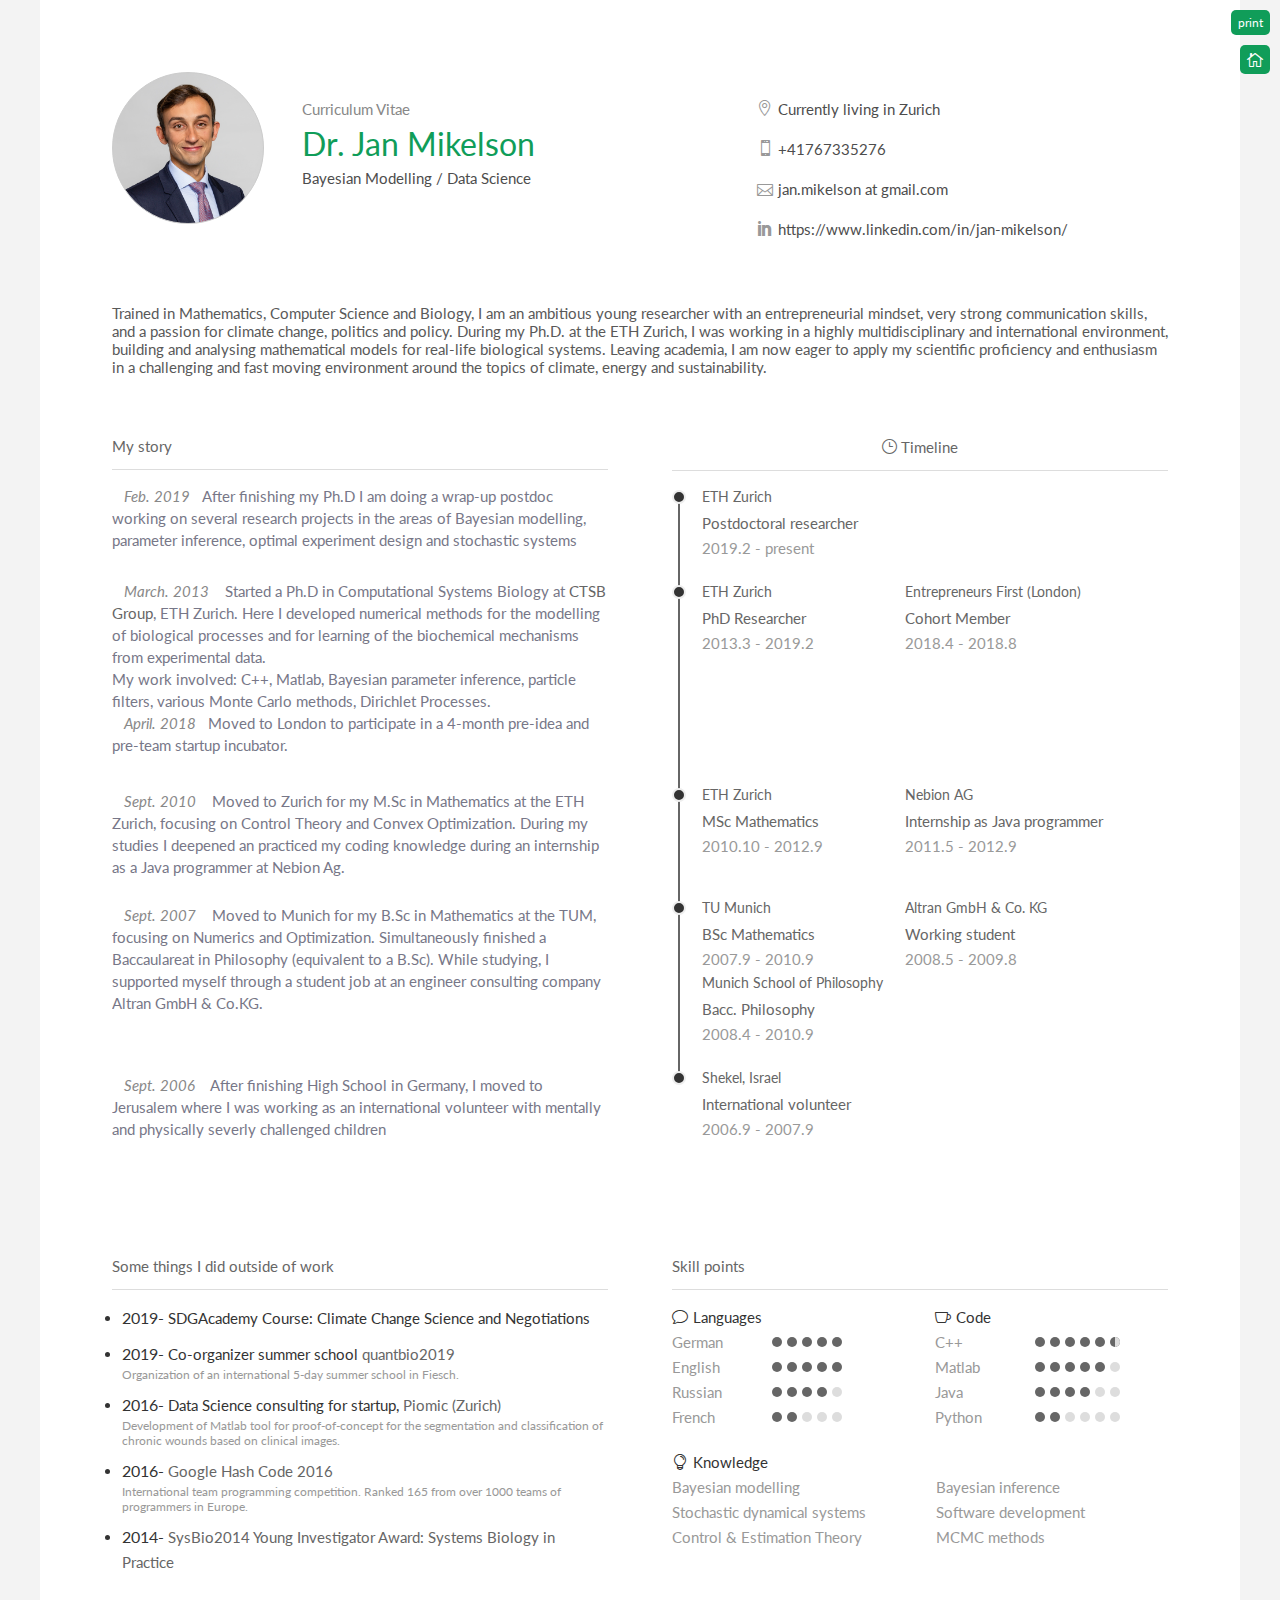
==== index.html @ 22fd0df5 "half point added" ====
<!DOCTYPE html>
<html>
    <head>
        <meta name="viewport" content="width=device-width,initial-scale=1,user-scalable=no,minimal-ui" />
        <meta http-equiv="Content-Type" content="text/html; charset=UTF-8" />
        <meta name="keywords" content="CV, Resume" />
        <meta name="description" content="resume" />

        <!-- fonts -->
        <link href="https://fonts.googleapis.com/css?family=Lato" rel="stylesheet">

        <!--ios-->
        <link rel="apple-touch-icon-precomposed" href="images/apple-touch-icon-precomposed.png">

        <!--loading css-->
        <link href="css/pace-theme-flash.css" rel="stylesheet" type="text/css">

        <!--css-->
        <link href="css/style.css" rel="stylesheet">

        <!--css-->
        <link href="css/responsive.css" rel="stylesheet">

        <!--cdd-->
        <link href="css/font.css" rel="stylesheet" type="text/css">

        <title>Jan Mikelson's CV</title>
    </head>
    <body>


        <!--print button-->
        <a href="javascript:;" class="r5 button_print btn_green">print</a>
        <!-- home button -->
        <a href="https://github.com/Mijan/" class="r5 button_home btn_green"><i aria-hidden="true" data-icon="&#xe009;"></i></a>

        <!-- main window-->
        <div class="main">
            <!-- main content window -->
            <div class="content">     
                <!--header-->
                <div class="header clearfix" style="height:200px">
                    <div class="avatar">
                        <em class=" avatar_pic circle doing">Jan</em>
                    </div>
                    <div class="base">
                        <p class="desc">Curriculum Vitae</p>
                        <h2>Dr. Jan Mikelson</h2>
                        <p>Bayesian Modelling / Data Science</p>
                        <span>
                            <p><i aria-hidden="true" data-icon="&#xe01d;"></i>Currently living in Zurich</p>
                            <p><i aria-hidden="true" data-icon="&#xe00b;"></i>+41767335276</p>
                            <p><a href="mailto:jan.mikelson@gmail.com" class="tel_me"><i aria-hidden="true" data-icon="&#xe010;"></i>jan.mikelson at gmail.com</a></p>
                            <p><a href="https://www.linkedin.com/in/jan-mikelson/" class="tel_me"><i aria-hidden="true" data-icon="&#xe09d "></i>https://www.linkedin.com/in/jan-mikelson/</a></p>
                        </span>
                    </div>
                </div><!-- end header -->

                <p class="base_desc" style="height:80px">Trained in Mathematics, Computer Science and Biology, I am an ambitious young researcher with an entrepreneurial mindset, very strong communication skills, and a passion for climate change, politics and policy. During my Ph.D. at the ETH Zurich, I was working in a highly multidisciplinary and international environment, building and analysing mathematical models for real-life biological systems. Leaving academia, I am now eager to apply my scientific proficiency and enthusiasm in a challenging and fast moving environment around the topics of climate, energy and sustainability. </p>

                <!-- first info block -->
                <div class="information clearfix" style="height: 820px; display: block;">
                    <!--left content-->
                    <div class="info_area info_left info_content"  style="height:100%">
                        <h4>My story</h4>
                        <!-- s1~s5  -->
                        <p  class="desc s5"><em class="count">Feb. 2019</em>After finishing my Ph.D I am doing a wrap-up postdoc working on several research projects in the areas of Bayesian modelling, parameter inference, optimal experiment design and stochastic systems</p>
                        <p class="desc s4"><em class="count">March. 2013</em>
                            Started a Ph.D in Computational Systems Biology at <a href="https://bsse.ethz.ch/ctsb" class="href">CTSB Group</a>, ETH Zurich. Here I developed numerical methods for the modelling of biological processes and for learning of the biochemical mechanisms from experimental data. <br>My work involved: C++, Matlab, Bayesian parameter inference, particle filters, various Monte Carlo methods, Dirichlet Processes.<br><em class="count">April. 2018</em>Moved to London to participate in a 4-month pre-idea and pre-team startup incubator.
                        </p>
                        <p class="desc s3"><em class="count">Sept. 2010</em> Moved to Zurich for my M.Sc in Mathematics at the ETH Zurich, focusing on Control Theory and Convex Optimization. During my studies I deepened an practiced my coding knowledge during an internship as a Java programmer at Nebion Ag.</p>
                        <p class="desc s2"><em class="count">Sept. 2007</em> Moved to Munich for my B.Sc in Mathematics at the TUM, focusing on Numerics and Optimization. Simultaneously finished a Baccaulareat in Philosophy (equivalent to a B.Sc). While studying, I supported myself through a student job at an engineer consulting company Altran GmbH & Co.KG.</p>
                        <p class="desc s1"><em class="count">Sept. 2006</em> After finishing High School in Germany, I moved to Jerusalem where I was working as an international volunteer with mentally and physically severly challenged children</p>
                    </div> <!-- </div> end of left project -->

                        
                    <!-- time line-->
                    <div class="info_area info_right info_timeline" style="height: 100%; display: block;">
                        <h4 align="center"><i aria-hidden="true" data-icon="&#x7d;"></i>&nbsp;Timeline</h4>
                        <ul>
                            <li class="clearfix top" id="s5">
                                <!--list-->
                                <div class="dot"><b></b></div>
                                <!-- content -->
                                <div class="con">
                                    <h3><a href="https://bsse.ethz.ch" class="href">ETH Zurich</a></h3>
                                    <p>Postdoctoral researcher</p>
                                    <p class="desc">2019.2 - present</p>
                                </div>
                            </li>
                            <li class="clearfix left_button" id="s4">
                                <!--list-->
                                <div class="dot"><b></b></div>
                                <!-- content -->
                                <div class="info_left" >
                                    <div class="con">
                                        <h3><a href="https://bsse.ethz.ch" class="href">ETH Zurich</a></h3>
                                        <p>PhD Researcher</p>
                                        <p class="desc">2013.3 - 2019.2</p>
                                    </div>
                                </div>
                                <div class="con">
                                    <h3><a href="https://www.joinef.com/" class="href">Entrepreneurs First (London)</a></h3>
                                    <p>Cohort Member</p>
                                    <p class="desc">2018.4 - 2018.8</p>
                                    <br>
                                    <br>
                                    <br>
                                    <br>
                                    <br>
                                    <br>
                                </div>
                            </li>
                            <li class="clearfix left_button" id="s3">
                                <!--list-->
                                <div class="dot"><b></b></div>
                                <!--content-->
                                <div class ="info_left">
                                    <div class="con">
                                        <h3><a href="https://math.ethz.ch/" class="href">ETH Zurich</a></h3>
                                        <p>MSc Mathematics</p>
                                        <p class="desc">2010.10 - 2012.9</p>
                                    </div>
                                </div>
                                <div class="con">
                                    <h3><a href="https://nebion.com/" class="href">Nebion AG</a></h3>
                                    <p>Internship as Java programmer</p>
                                    <p class="desc">2011.5 - 2012.9</p>
                                    <br>
                                </div>
                            </li>
                            <li class="clearfix left_button" id="s2">
                                <!--list-->
                                <div class="dot"><b></b></div>
                                <!-- content -->
                                <div class="info_left">
                                    <div class="con">
                                        <h3><a href="https://www.ma.tum.de/en" class="href">TU Munich</a></h3>
                                        <p>BSc  Mathematics</p>
                                        <p class="desc">2007.9 - 2010.9</p>
                                    </div>
                                    <div class="con">
                                        <h3><a href="https://www.hfph.de/en" class="href">Munich School of Philosophy</a></h3>
                                        <p>Bacc. Philosophy</p>
                                        <p class="desc">2008.4 - 2010.9</p>
                                    </div>
                                </div>
                                <div class="con">
                                    <h3><a href="https://www.altran.com/de/en/" class="href">Altran GmbH & Co. KG</a></h3>
                                    <p>Working student</p>
                                    <p class="desc">2008.5 - 2009.8</p>
                                </div>
                            </li>
                            <li class="clearfix bottom" id="s1">
                                <!--list-->
                                <div class="dot"><b></b></div>
                                <!-- content -->
                                <div class="con info_left">
                                    <h3><a href="https://www.shekel.org.il/en" class="href">Shekel, Israel</a></h3>
                                    <p>International volunteer</p>
                                    <p class="desc">2006.9 - 2007.9</p>
                                </div>
                            </li>
                        </ul>
                        <br>
                    </div>  <!-- end of time line -->
                </div> <!-- end of first info block -->
                        
                
                <!-- second info block -->
                <div class="information clearfix">
                    <!--left content-->
                    <div class="info_area info_content info_left"><!-- class="info_area info_left info_content">-->
                        <h4>Some things I did outside of work</h4>
                        <ul style="list-style-type: disc; margin-left: 10px;">
                        <li><!--class="clearfix">-->
                                <div class="con">
                                    <h2 ><i aria-hidden="true"><!-- data-icon="&#x5b;">-->2019- </i>SDGAcademy Course: Climate Change Science and Negotiations</h2>
                                </div>
                            </li>
                            <li ><!--class="clearfix">-->
                                <div class="con">
                                    <h2><i aria-hidden="true" >2019- </i>Co-organizer summer school <a href="https://quantbio2019.epfl.ch/" class="href">quantbio2019</a></h2>
                                    <h3 style="color: #999">Organization of an international 5-day summer school in Fiesch.</h3>
                                </div>
                            </li>
                            <li ><!--class="clearfix">-->
                                <div class="con">
                                    <h2><i aria-hidden="true">2016- </i>Data Science consulting for startup, <a href="https://www.piomic.com/" class="href">Piomic (Zurich)</a> </h2>
                                    <h3 style="color: #999">Development of Matlab tool for proof-of-concept for the segmentation and classification of chronic wounds based on clinical images. </h3>
                                </div>
                            </li>
                            <li ><!--class="clearfix">-->
                                <div class="con">
                                    <h2><i aria-hidden="true">2016- </i><a href="https://codingcompetitions.withgoogle.com/hashcode" class="href">Google Hash Code 2016</a></h2>
                                    <h3 style="color: #999">International team programming competition. Ranked 165 from over 1000 teams of programmers in Europe.</h3>
                                </div>
                            </li>
                            <li ><!--class="clearfix">-->
                                <div class="con">
                                    <h2><i aria-hidden="true">2014- </i><a href="https://sysbio-course.org/past-courses/sysbio2016/" class="href">SysBio2014 Young Investigator Award: Systems Biology in Practice</a></h2>
                                </div>
                            </li>
                        </ul>
                    </div> <!-- end of left content -->
                
                    <!-- start of right skills -->
                    <div class="info_area info_right">
                        <h4>Skill points</h4>
                    
                        <!-- Languages and code block -->
                        <div class="skill_points">
                            <!-- Languages -->
                            <div class="info_area skills_left skills">

                                <dl class="clearfix">
                                    <dt><h6><i aria-hidden="true" data-icon="&#x76;"></i>Languages<h6></dt>
                                    <dd></dd>
                                </dl>
                                <dl class="clearfix">
                                    <dt>German</dt>
                                    <dd>
                                        <b></b>
                                        <b></b>
                                        <b></b>
                                        <b></b>
                                        <b></b>
                                    </dd>
                                </dl>
                                <dl class="clearfix">
                                    <dt>English</dt>
                                    <dd>
                                        <b></b>
                                        <b></b>
                                        <b></b>
                                        <b></b>
                                        <b></b>
                                    </dd>
                                </dl>
                                <dl class="clearfix">
                                    <dt>Russian</dt>
                                    <dd>
                                        <b></b>
                                        <b></b>
                                        <b></b>
                                        <b></b>
                                        <em></em>
                                    </dd>
                                </dl>
                                <dl class="clearfix">
                                    <dt>French</dt>
                                    <dd>
                                        <b></b>
                                        <b></b>
                                        <em></em>
                                        <em></em>
                                        <em></em>
                                    </dd>
                                </dl>
                                <br>
                            </div><!-- </div> languages -->
                    
                            <!-- Coding skills -->
                            <div class="info_area skills_right skills">

                                <dl class="clearfix">
                                    <dt><h6><i aria-hidden="true" data-icon="&#xe105;"></i>Code<h6></dt>
                                    <dd></dd>
                                </dl>
                                <dl class="clearfix">
                                    <dt>C++</dt>
                                    <dd>
                                        <b></b>
                                        <b></b>
                                        <b></b>
                                        <b></b>
                                        <b></b>
                                        <div class="point">
                                           <div class="half_cover"></div>
                                        </div>
                                    </dd>
                                </dl>
                                <dl class="clearfix">
                                    <dt>Matlab</dt>
                                    <dd>
                                        <b></b>
                                        <b></b>
                                        <b></b>
                                        <b></b>
                                        <b></b>
                                        <em></em>
                                    </dd>
                                </dl>
                                <dl class="clearfix">
                                    <dt>Java</dt>
                                    <dd>
                                        <b></b>
                                        <b></b>
                                        <b></b>
                                        <b></b>
                                        <em></em>
                                        <em></em>
                                    </dd>

                                </dl>     
                                <dl class="clearfix">
                                    <dt>Python</dt>
                                    <dd>
                                        <b></b>
                                        <b></b>
                                        <em></em>
                                        <em></em>
                                        <em></em>
                                        <em></em>
                                    </dd>

                                </dl>                 
                            </div><!-- end coding skills-->
                        </div><!-- end languages and coding -->
                        
                        <!-- knowledge block-->
                        <div class="info_area sills_long">
                            <dl class="clearfix mt20">
                                <dt><h6><i aria-hidden="true" data-icon="&#xe007;"></i>Knowledge<h6></dt>
                                <dd></dd>
                            </dl>
                            <dl class="clearfix">
                                <dt>Bayesian modelling</dt>
                                <dt>Bayesian inference</dt>
                                <dt>Stochastic dynamical systems</dt>
                                <dt>Software development</dt>
                                <dt>Control &amp; Estimation Theory</dt>
                                <dt>MCMC methods</dt>
                            </dl>
                        </div><!--end of knowledge block -->
                    </div> <!-- end of right skill-->
                </div><!-- end of second info block -->
            <div><!-- end of main content window -->
        <div><!-- end of main window -->
            
            
            
 

        <!--Jquery 2.1 ie6、7、8-->
        <script type="text/javascript" src="js/jquery-2.1.1.min.js"></script>

        <!--jquery -->
        <script type="text/javascript" src="js/jQuery.print.js"></script>

        <!--effect-->
        <script type="text/javascript" src="js/common.js"></script>

    </body>
</html>
---- css/pace-theme-flash.css ----
/* This is a compiled file, you should be editing the file in the templates directory */
.pace {
  -webkit-pointer-events: none;
  pointer-events: none;
  -webkit-user-select: none;
  -moz-user-select: none;
  user-select: none;
}

.pace-inactive {
  display: none;
}

.pace .pace-progress {
  background: #109d59;
  position: fixed;
  z-index: 2000;
  top: 0;
  left: 0;
  height: 2px;

  -webkit-transition: width 1s;
  -moz-transition: width 1s;
  -o-transition: width 1s;
  transition: width 1s;
}

.pace .pace-progress-inner {
  display: block;
  position: absolute;
  right: 0px;
  width: 100px;
  height: 100%;
  box-shadow: 0 0 10px #29d, 0 0 5px #109d59;
  opacity: 1.0;
  -webkit-transform: rotate(3deg) translate(0px, -4px);
  -moz-transform: rotate(3deg) translate(0px, -4px);
  -ms-transform: rotate(3deg) translate(0px, -4px);
  -o-transform: rotate(3deg) translate(0px, -4px);
  transform: rotate(3deg) translate(0px, -4px);
}

.pace .pace-activity {
  display: none;
  position: fixed;
  z-index: 2000;
  top: 15px;
  right: 15px;
  width: 14px;
  height: 14px;
  border: solid 2px transparent;
  border-top-color: #109d59;
  border-left-color: #109d59;
  border-radius: 10px;
  -webkit-animation: pace-spinner 400ms linear infinite;
  -moz-animation: pace-spinner 400ms linear infinite;
  -ms-animation: pace-spinner 400ms linear infinite;
  -o-animation: pace-spinner 400ms linear infinite;
  animation: pace-spinner 400ms linear infinite;
}

@-webkit-keyframes pace-spinner {
  0% { -webkit-transform: rotate(0deg); transform: rotate(0deg); }
  100% { -webkit-transform: rotate(360deg); transform: rotate(360deg); }
}
@-moz-keyframes pace-spinner {
  0% { -moz-transform: rotate(0deg); transform: rotate(0deg); }
  100% { -moz-transform: rotate(360deg); transform: rotate(360deg); }
}
@-o-keyframes pace-spinner {
  0% { -o-transform: rotate(0deg); transform: rotate(0deg); }
  100% { -o-transform: rotate(360deg); transform: rotate(360deg); }
}
@-ms-keyframes pace-spinner {
  0% { -ms-transform: rotate(0deg); transform: rotate(0deg); }
  100% { -ms-transform: rotate(360deg); transform: rotate(360deg); }
}
@keyframes pace-spinner {
  0% { transform: rotate(0deg); transform: rotate(0deg); }
  100% { transform: rotate(360deg); transform: rotate(360deg); }
}
---- css/style.css ----
/* reset css */
body,div,dl,dt,dd,ul,ol,li,h1,h2,h3,h4,h5,h6,pre,form,fieldset,input,textarea,p,blockquote,th,td{padding:0;margin:0;}
fieldset, img{border:0;}
table{border-collapse: collapse;border-spacing:0;}
ol,ul{list-style: none;}
address,caption,cite,code,dfn,em,strong,th,var{font-weight:normal;font-style:normal;}
caption,th{text-align:left;}
h1,h2,h3,h4,h5,h6{font-weight: normal;font-size: 100%;}
q:before,q:after{content:'';}
abbr,acronym{border:0;}
i {font-style: normal;}


/* begin */
body { font-family:'Lato', sans-serif; font-size: 15px; color: #666; background-color: #f3f3f3; }
a,a:hover,a:active { -webkit-tap-highlight-color:rgba(0,0,0,0); text-decoration: none; }
html, body { *overflow-x:hidden; -webkit-overflow-scrolling:touch; }
body.of { overflow: hidden; }
input,button,textarea,select { font-family:'Lato', sans-serif; outline: none; }
input,button { -webkit-appearance:none; }

input:-moz-placeholder { color: rgba(255,255,255,0.5); }
::-webkit-input-placeholder { color:rgba(255,255,255,0.5); }
::-moz-selection { color: #fff;  background: #109d59; }
::selection      { color: #fff;  background: #109d59; }

.clearfix:after { visibility: hidden; display: block; font-size: 0; content: " "; clear: both; height: 0; }
.clearfix { *zoom:1; }
.hide { display: none; }
.show { display: block; }
.fl {float: left; }
.fr {float: right; }
.inlineblock { display:inline-block;zoom:1;*display:inline;overflow:hidden;vertical-align:middle; }
.ofh { word-wrap:break-word;word-break:break-all;display:block; }
.doing { -o-transition:all 0.2s ease-in-out; -webkit-transition:all 0.2s ease-in-out; -moz-transition:all 0.2s ease-in-out;transition:all 0.2s ease-in-out; }

.sd { box-shadow: 0 -1px 10px rgba(0,0,0,0.2); -moz-box-shadow: 0 -1px 10px rgba(0,0,0,0.2); -webkit-box-shadow: 0 -1px 10px rgba(0,0,0,0.2); }

@keyframes myloading {
	0% { border: 1px #eee solid; }
	50% { border: 1px #109d59 solid; }
	100% { border: 1px #eee solid; }
}
@-moz-keyframes myloading {
	0% { border: 1px #eee solid; }
	50% { border: 1px #109d59 solid; }
	100% { border: 1px #eee solid; }
}
@-webkit-keyframes myloading {
	0% { border: 1px #eee solid; }
	50% { border: 1px #109d59 solid; }
	100% { border: 1px #eee solid; }
}
@-o-keyframes myloading {
	0% { border: 1px #eee solid; }
	50% { border: 1px #109d59 solid; }
	100% { border: 1px #eee solid; }
}

/* public */
.r5 { border-radius: 5px; -webkit-border-radius: 5px; -moz-border-radius: 5px; }
.circle { border-radius: 100%; -webkit-border-radius: 100%; -moz-border-radius: 100%; }
.count { font-style: italic; padding: 5px 7px; color:#888;}
.desc { color: #778; }
i { font-size: 16px; }
.info_area h5 { font-size: 12px; line-height: 25px; font-weight: normal; border-bottom: 1px #ddd solid; padding: 50px 0 10px; margin-bottom: 15px; }
.info_area h4 { font-size: 100%; line-height: 25px; font-weight: normal; border-bottom: 1px #ddd solid; padding: 50px 0 10px; margin-bottom: 15px; }
.info_area h5 i { float: left; margin-right: 5px; }
.mt20 { margin-top: 20px; }

/* button */
.btn_green { background-color: #109d59; color: #fff; }
.btn_green:active { background-color: #0d8049; color: #fff; }
.btn_more { background-color: #fff; color: #999; }
.btn_more:hover { background-color: #f3f3f3; }
.btn_more:active { background-color: #ddd; color: #666; }

.button_print { padding: 5px 7px; font-size: 12px; display: block; position: fixed; top: 10px; right: 10px; z-index: 99; }
.button_home { padding: 5px 7px; font-size: 12px; display: block; position: fixed; top: 45px; right: 10px; z-index: 99; }

/* sound */
.sound_area { width: 38px; height: 38px; position: fixed; top: 55px; right: 10px; z-index: 99; }
.sound_area .sa_start { width: 36px; height: 36px; line-height: 36px; text-align: center; background-color: #fff; border: 1px #ccc solid; overflow: hidden; font-size: 16px; color: #109d59; animation:myloading 1s linear infinite; -moz-animation:myloading 1s linear infinite; -webkit-animation:myloading 1s linear infinite; -o-animation:myloading 1s linear infinite; cursor: pointer; }
.sound_area .sa_start:hover { background-color: #f3f3f3; }
.sound_area .sa_info { position: absolute; right: 30px; top: 0; background-color: #fff; border: 1px #ccc solid; box-shadow: 0 1px 3px rgba(0,0,0,0.2); -moz-box-shadow: 0 1px 3px rgba(0,0,0,0.2); -webkit-box-shadow: 0 1px 3px rgba(0,0,0,0.2); padding: 5px; width: 190px; display: none; }
.sound_area:hover .sa_info { display: block; }
.sound_area .sa_info ul li,.sound_help ul li { list-style: none; line-height: 25px; }
.sound_area .sa_info ul li i,.sound_help ul li i { float: left; margin-right: 5px; font-size: 16px; color: #aaa; }

.sound_help { background-color: #fff; bottom: -360px; left: 50%; z-index: 9990; position: fixed; filter:alpha(opacity=0); -moz-opacity:0; opacity:0; display: none; }
.sound_help h3 { font-size: 18px; color: #bbb; line-height: 25px; margin-bottom: 2%; }
.sound_help h3 i { font-size: 20px; margin-right: 10px; float: left; }
.close_help { width: 40px; height: 40px; line-height: 40px; text-align: center; position: absolute; right: 2%; top: 2%; font-size: 32px; color: #aaa; }

.bye { width: 100%; height: 100%; position: fixed; background-color: #333; z-index: 9999; left: 0; top: 0;  display: none; filter:alpha(opacity=0); -moz-opacity:0; opacity:0; }
.bye span { width: 100%; text-align: center; height: 50px; line-height: 50px; margin-top: -25px; top: 50%; left: 0; position: absolute; font-size: 32px; color: #999; }

/* layout */
.main { margin: 0 auto; background-color: #fff; }
.content { width: 88%; padding: 6%; margin: 0; }
.header { padding: 0 0 3%; }
.avatar { width: 152px; height: 152px; position: relative; }
.avatar .avatar_pic { width: 150px; height: 150px; display: block; background: url(../images/jan_3_cropped.jpg) no-repeat center center; background-size: cover;  border: 1px #ccc solid; overflow: hidden; }
.avatar:hover .avatar_pic { animation:myloading 1s linear infinite; -moz-animation:myloading 1s linear infinite; -webkit-animation:myloading 1s linear infinite; -o-animation:myloading 1s linear infinite; }
.avatar .avatar_pic em { width: 130px; height: 130px; line-height: 130px; text-align: center; position: absolute; left: 1px; top: 1px; background-color: rgba(255,255,255,0.95); color: #999; font-size: 22px; filter:alpha(opacity=0); -moz-opacity:0; opacity:0; border: 10px #fff solid; }
.avatar:hover .avatar_pic em { filter:alpha(opacity=100); -moz-opacity:1; opacity:1; }
.avatar:active .avatar_pic em { filter:alpha(opacity=70); -moz-opacity:0.7; opacity:0.7; }

.avatar b { width: 36px; height: 20px; line-height: 20px; background-color: #ccc; color: #fff; position: absolute; top: 50%; right: -18px; margin-top: -10px; text-align: center; font-weight: normal; }
.base { padding: 27px 0 0; position: relative; }
.base p { color: #4d4d4d; line-height: 20px; }
.base p.desc { color: #888; }
.base h2 { font-size: 32px; color: #109d59; font-weight: normal; padding: 5px 0; }
.base span p { padding: 0 0 20px 10px; } /*top right bottom left*/
.base span i { font-size: 16px; color: #999; margin-right: 5px; float: left; }
.tel_me { color: #4d4d4d; }
.tel_me:hover { color: #999; border-bottom: 2px #999 solid; }

p.base_desc { color: #595959; padding: 0 0 0 0;}
.href {color: #666;}

.information {width: 100%; }
.info_content p { line-height: 22px; margin-bottom: 20px; overflow: hidden; }
.info_content p em { margin: 0 5px; }
/*.info_content ul li {  overflow: hidden; position: relative; }*/
.info_content ul li { color: #333; line-height: 25px; margin-bottom:10px}
.info_content h3 { font-size: 12px; color: #333; line-height: 15px; }
.info_content ul li:hover h3 { color: #109d59; }
.info_content ul li h3 i { float: left; margin-right: 10px;  }
.info_content ul li:hover h3 i { color: #109d59; }
.info_content ul li h3 em { color: #999; padding-left: 10px; }
.info_content ul li p { padding-left: 26px; color: #666; }
.info_content ul li p i { margin-left: 5px; }
.info_content ul li .btn_go i { float: right; font-size: 20px; }
.info_content ul li .btn_more { width: 80px; height: 30px; line-height: 30px; border: 1px #ccc solid; display: block; margin-left: 26px; text-align: center; display: none; }
.info_content ul:hover li .btn_more { display: block; }

.info_timeline ul li { list-style: none; position: relative; overflow: hidden; padding-bottom: 20px; }
.info_timeline ul li .dot { width: 2px; height: 100%; position: absolute; left: 6px; top: 0; background-color: #666; }
.info_timeline ul li .dot b { border-radius: 100%; -webkit-border-radius: 100%; -moz-border-radius: 100%; width: 10px; height: 10px; position: absolute; left: -6px; top: 4px; background-color: #333; border: 2px #eee solid; }
.info_timeline ul li.top .dot { top: 10px; }
.info_timeline ul li.top .dot b { top: -6px; }
.info_timeline ul li.bottom .dot { height: 10px; }
.info_timeline ul li.top .dot b { top: -6px; }
.info_timeline ul li .con { padding-left: 30px; }
.info_timeline ul li .con h3,.info_timeline ul.focus li.curr .con h3 { font-size: 14px; color: #333; line-height: 22px; padding-bottom: 3px; }
.info_timeline ul li .con p { line-height: 25px; }
.info_timeline ul.focus li.curr .con p { color: #666; }
.info_timeline ul li .con p.desc,.info_timeline ul.focus li.curr .con p.desc { color: #999; }
.info_timeline ul.focus li.curr .dot,.info_timeline ul.focus li.curr .dot b { background-color: #109d59; }
.info_timeline ul.focus li .dot,.info_timeline ul.focus li .dot b { background-color: #bbb; }
.info_timeline ul.focus li .con h3,.info_timeline ul.focus li .con p,.info_timeline ul.focus li .con p.desc { color: #bbb; }

.info_timeline dl dt { float: left; line-height: 25px; color: #999; }
.info_timeline dl dt h6 { color: #333; }
.info_timeline dl dt i { float: left; margin-right: 5px; }
.info_timeline dl dt em { color: #ccc; margin-left: 3px; }
.info_timeline dl dd { float: right; line-height: 25px; }
.info_timeline dl dd b,.info_timeline dl dd em { border-radius: 100%; -webkit-border-radius: 100%; -moz-border-radius: 100%; float: left; width: 10px; height: 10px; margin: 7px 5px 0 0; }
.info_timeline dl dd b { background-color: #666; }
.info_timeline dl dd em { background-color: #ddd; }
.footer { width: 94%; background-color: #666; color: #fff; padding: 15px 3%; }
.footer a { color: #fff; }

/* tip */
.tip_avatar_bg { width: 20px; height: 20px; background-color: #d73e2a; position: fixed; top: 50%; left: 50%; z-index: 99; filter:alpha(opacity=0); -moz-opacity:0; opacity:0; display: none; }
.tip_avatar { width: 100%; height: 100%; position: fixed; left: 0; top: 0; z-index: 100; display: none; filter:alpha(opacity=0); -moz-opacity:0; opacity:0; overflow-x: hidden; background-color: #d73e2a; }
.tip_close { position: absolute; right: 20px; top: 20px; font-size: 48px; color: #fff; z-index: 101; }
.tip_avatar_con { width: 100%; height: 100%; }
.tip_avatar_con .desc { width: 100%; position: absolute; bottom: 0; height: 30px; line-height: 30px; text-align: center; color: #a22f1e; }
.tip_right p { color: #fff; line-height: 22px; padding-top: 10px; }
.tip_right p.en { color: #e6897b; }
.tip_right p i { float: left; margin-right: 10px; }
.tip_right h2 { font-size: 36px; color: #fff; }
.tip_right p .wechat { width: 150px; height: 150px; display: block; background: url(../images/wechat.png) no-repeat 0 0; }

.tip_product { width: 100%; height: 100%; position: fixed; left: 0; top: 100%; z-index: 99; background-color: rgba(255,255,255,0.2); }

/* content */
.tip_content { width: 100%; height: 100%; position: relative; overflow: hidden; }

.item { width: 100%; position: relative; display: none; }
.item.active { left: 0; display: block; }

.banner { width: 100%; height: 400px; overflow: hidden; position: relative; }
.banner .logo { width: 200px; height: 200px; position: absolute; top: 50%; left: 50%; margin-left: -100px; margin-top: -100px; z-index:  110;}
.banner .banner_bg { width: 100%; height: 100%; position: absolute; left: 0; top: 0; z-index: 100; background-color: rgba(0,0,0,0.5); }

/* product logo */
.banner.product_h1 { background: url(../images/product_1_bg.jpg) no-repeat fixed 50% 0; background-size: cover; }
.banner.product_h1 .logo { background: url(../images/product_1_logo.png) no-repeat center center rgba(0,0,0,0); height: 80px; margin-top: -40px; }
.banner.product_h2 { background: url(../images/product_2_bg.jpg) no-repeat fixed 50% 0; background-size: cover; }
.banner.product_h2 .logo { background: url(../images/product_2_logo.png) no-repeat center center; }
.banner.product_h3 { background: url(../images/product_3_bg.jpg) no-repeat fixed 50% 0; background-size: cover; }
.banner.product_h3 .logo { background: url(../images/product_3_logo.png) no-repeat center center; }
.banner.product_h4 { background: url(../images/product_4_bg.jpg) no-repeat fixed 50% 0; background-size: cover; }
.banner.product_h4 .logo { background: url(../images/product_4_logo.png) no-repeat center center; width: 270px; height: 80px; margin-top: -40px; margin-left: -135px; }
.banner.product_h5 { background: url(../images/product_5_bg.jpg) no-repeat fixed 50% 0; background-size: cover; }
.banner.product_h5 .logo { background: url(../images/product_5_logo.png) no-repeat center center; width: 220px; margin-left: -110px; }
.banner.product_h6 { background: url(../images/product_6_bg.jpg) no-repeat fixed 50% 0; background-size: cover; }
.banner.product_h6 .logo { color: #fff; text-align: center; line-height: 200px; font-size: 22px; }

.tip_area_close { width: 40px; height: 40px; line-height: 40px; text-align: center; position: fixed; left: 10px; top: 10px; z-index: 120; display: block; overflow: hidden; font-size: 32px; color: #fff; display: none; filter:alpha(opacity=20); -moz-opacity:0; opacity:0; }

.descprition h3 { font-size: 14px; color: #aaa; border-top: 1px #eee solid; border-bottom: 1px #eee solid; padding: 15px 0; margin-bottom: 20px; }
.descprition h3 i { font-size: 16px; float: left; margin-right: 10px; }
.descprition h3 a { float: right; padding: 2px 5px; font-size: 12px; }
.descprition p {font-size: 16px; color: #666; padding: 15px 0; line-height: 2; }
.descprition p.quote { padding: 0 0 0 20px; margin: 15px 0; border-left: 5px #ddd solid; font-style: italic; color: #999; }
.descprition p.pic  { width: 100%; text-align: center; padding: 30px 0; }
.descprition p img { margin: 0 auto; }
.descprition p img:hover { -moz-box-shadow: 0 2px 5px rgba(0,0,0,0.2); -webkit-box-shadow: 0 2px 5px rgba(0,0,0,0.2); box-shadow: 0 2px 5px rgba(0,0,0,0.2); }
.descprition p span { width: 100%; display: block; line-height: 25px; color: #999; font-size: 12px; text-align: center; }
.descprition .time { width: 100%; border-top: 1px #eee solid; margin: 50px 0 0; padding: 50px 0; text-align: center; font-size: 22px; color: #bbb; }
.descprition .time em { margin: 0 5px; color: #999; font-style: italic; }
.descprition .time b { margin: 0 10px; color: #ddd; }


/* carousel */
.carousel { width: 100%; height: 100%; position: relative; }
.carousel-inner { position: relative; width: 100%; height: 100%; overflow-x: hidden; }
.carousel-inner > .item { display: none; height: 100%; position: relative; -webkit-transition: 0.6s ease-in-out left; transition: 0.6s ease-in-out left; }
.carousel-inner > .active,.carousel-inner > .next,.carousel-inner > .prev { display: block; }
.carousel-inner > .active { left: 0; }
.carousel-inner > .next,.carousel-inner > .prev { position: absolute; top: 0; width: 100%; }
.carousel-inner > .next { left: 100%; }
.carousel-inner > .prev { left: -100%; }
.carousel-inner > .next.left,.carousel-inner > .prev.right { left: 0; }
.carousel-inner > .active.left { left: -100%; }
.carousel-inner > .active.right { left: 100%; }
.carousel-control { position: absolute; background-color: rgba(0,0,0,0.5); }
.carousel-control i { font-size: 16px; }
.carousel-control:hover,.tip_area_close:hover { background-color: rgba(0,0,0,0.6); }
.carousel-control:active,.tip_area_close:active { background-color: rgba(0,0,0,0.7); }
---- css/responsive.css ----
@charset "utf-8";

/* commmon */
	.main { width: 1200px; }
	.avatar,.info_left { float: left; margin: 0; }
	.base,.info_right { float: right; }
	.info_left,.info_right {width: 47%; }
	.info_left2 { float: left; margin: 0; width: 47%; }
	.base { width: calc(100% - 190px); width: -moz-calc(100% - 190px); width: -webkit-calc(100% - 190px); }
	.base span { position: absolute; right: 100px; top: 27px; }
	.info_timeline dl dt { width: 200px; }
	.info_timeline dl dd { width: calc(100% - 200px); width: -moz-calc(100% - 200px); width: -webkit-calc(100% - 200px); }
	.footer a { float: right; }
	.tip_avatar_con { background: url('../images/cartoon.png') no-repeat 20% center; }
	.tip_right { width: 45%; height: 460px; position: absolute; right: 0; top: 50%; margin: -230px 0 0; }
	.info_content.over .desc { height: 0; margin: 0; }
	.info_content.over .s5.curr { height: 701px }
	.info_content .s5 { height: 75px }
	.info_content.over .s4.curr { padding-top: 95px; height:606px }
	.info_content .s4 { height: 190px }
	.info_content.over .s3.curr { padding-top: 305px; height: 396px }
	.info_content .s3 { height: 94px }
	.info_content.over .s2.curr { padding-top: 419px; height: 285px }
	.info_content .s2 { height: 150px }
	.info_content.over .s1.curr { padding-top: 589px; height: 112px }
	.info_content .s1 { height: 72px }
	.info_content ul li .btn_go { height: 30px; line-height: 30px; padding: 0 5px 0 10px; position: absolute; right: 10px; top: 5px; font-weight: normal; display: none; }
	.info_content ul li:hover .btn_go { display: block; }
	.main_info{ height: 850px; display: block:}
	

	.descprition { width: 800px; margin: 0 auto; padding: 3% 0; }
	.descprition p img { max-width: 800px; }
	.carousel-control { width: 40px; height: 40px; bottom: 10px; color: #fff; line-height: 40px; text-align: center; }
	.carousel-control.left { left: 10px; border-radius: 5px 0 0 5px; -webkit-border-radius: 5px 0 0 5px; -moz-border-radius: 5px 0 0 5px; }
	.carousel-control.right { left: 50px; border-radius: 0 5px 5px 0; -webkit-border-radius: 0 5px 5px 0; -moz-border-radius: 0 5px 5px 0; }
	.sound_help { width: 56%; padding: 2%; margin-left: -30%; height: 300px; }


    .skill_points{display:block; height:125px;}
	.skills dl { width: 200px; }
	.skills dl dt { float: left; line-height: 25px; color: #999; }
    .skills dl dt h6 { color: #333; }
    .skills dl dt i { float: left; margin-right: 5px; }
    .skills dl dt em { color: #ccc; margin-left: 3px; }
    .skills dl dd { float: right; line-height: 25px; }
    /*.skills dl dd b,.skills dl dd em { border-radius: 100%; -webkit-border-radius: 100%; -moz-border-radius: 100%; float: left; width: 10px; height: 10px; margin: 7px 5px 0 0; }*/
    .skills dl dd b,.skills dl dd em { border-radius: 100%; -webkit-border-radius: 100%; -moz-border-radius: 100%; float: left; width: 10px; height: 10px; margin: 7px 5px 0 0; }
    .skills dl dd b { background-color: #666; }
    .skills dl dd em { background-color: #ddd; }
    .skills dd {width: 100px; }
    .skills dt {width: 100px; }
    
    
	.point{
        border-radius: 100%; -webkit-border-radius: 100%; -moz-border-radius: 100%; float: left; width: 10px; height: 10px; margin: 7px 5px 0 0; background-color: #666;overflow: hidden;
            }

    .half_cover{
        display: inline-block;
        background-color: #ddd;
        height: 10px; width:5px;
        margin: 0px 0px 9px 5px;
    }
    
    
	.sills_long dl dt { width: 264px; }
	.sills_long { width: 600px; }
	.sills_long dl dd { width: calc(100% - 200px); width: -moz-calc(100% - 200px); width: -webkit-calc(100% - 200px); }
	.sills_long ul li { list-style: none; position: relative; overflow: hidden; padding-bottom: 20px; }
.sills_long ul li .dot { width: 2px; height: 100%; position: absolute; left: 4px; top: 0; background-color: #666; }
.sills_long ul li .dot b { border-radius: 100%; -webkit-border-radius: 100%; -moz-border-radius: 100%; width: 10px; height: 10px; position: absolute; left: -6px; top: 4px; background-color: #333; border: 2px #eee solid; }
.sills_long ul li.top .dot { top: 10px; }
.sills_long ul li.top .dot b { top: -6px; }
.sills_long ul li.bottom .dot { height: 10px; }
.sills_long ul li.top .dot b { top: -6px; }
.sills_long ul li .con { padding-left: 30px; }
.sills_long ul li .con h3,.sills_long ul.focus li.curr .con h3 { font-size: 14px; color: #333; line-height: 22px; padding-bottom: 3px; }
.sills_long ul li .con p { line-height: 25px; }
.sills_long ul.focus li.curr .con p { color: #666; }
.sills_long ul li .con p.desc,.sills_long ul.focus li.curr .con p.desc { color: #999; }
.sills_long ul.focus li.curr .dot,.sills_long ul.focus li.curr .dot b { background-color: #109d59; }
.sills_long ul.focus li .dot,.sills_long ul.focus li .dot b { background-color: #bbb; }
.sills_long ul.focus li .con h3,.sills_long ul.focus li .con p,.sills_long ul.focus li .con p.desc { color: #bbb; }

.sills_long dl dt { float: left; line-height: 25px; color: #999; }
.sills_long dl dt h6 { color: #333; }
.sills_long dl dt i { float: left; margin-right: 5px; }
.sills_long dl dt em { color: #ccc; margin-left: 3px; }
.sills_long dl dd { float: right; line-height: 25px; }
.sills_long dl dd b,.sills_long dl dd em { border-radius: 100%; -webkit-border-radius: 100%; -moz-border-radius: 100%; float: left; width: 10px; height: 10px; margin: 7px 5px 0 0; }
.sills_long dl dd b { background-color: #666; }
.sills_long dl dd em { background-color: #ddd; }
 
 
	.skills_left,.skills_right { width: 47%; }
	.skills_right { float: right; }
	.skills_left { float: left; margin: 0; }

/* 799 */
@media only screen and (max-width: 799){	

	.main { width: 100%; }
	.avatar { float: none; margin: 0 auto; }
	.base,.info_left,.info_right { float: none; }
	.info_left,.info_right { width: 100%; }
	.info_left2 { width: 100%; float: left;}
	.base { width: 100%; }
	.base p,.base h2 { text-align: center; }
	.base span { position: relative; width: 110px; margin: 0 auto; display: block; right: inherit; }
	.base span p { text-align: left; }
	.info_timeline dl { margin-bottom: 10px; }
	.info_timeline dl dt { width: 170px; }
	.info_timeline dl dd { width: calc(100% - 170px); width: -moz-calc(100% - 170px); width: -webkit-calc(100% - 170px); }
	.footer a { float: none; }
	.tip_avatar_con { background-position: center center; }
	.tip_right { width: 80%; padding: 10% 10% 30%; height: auto; position: relative; top: 0; margin: 0; background-color: rgba(215,62,42,0.95); }
	.info_content.over .desc { height: auto; margin-bottom: 20px; }
	.info_content.over .s5.curr, .info_content.over .s4.curr, .info_content.over .s3.curr, .info_content.over .s2.curr, .info_content.over .s1.curr { padding-top: 0; height: auto; }
	.info_content ul li .btn_go { display: block; position: relative; right: 0; top: 0; width: 80%; margin: -12px 0 30px 26px; }*/
	/*.info_content .s5 .s4 .s3 .s2 .s1 { height: 500px; }
	.descprition { width: 94%; }
	.descprition p img { max-width: 100%; }
	.sound_help { width: 96%; padding: 2%; margin-left: -50%; height: 350px; }


	/* display none */
	.button_print { display: none; }
	.button_home { display: none; }

}


/* 800-1023 nav */
@media only screen and (min-width: 800px) and (max-width: 1199px){

	.main { width: 100%; }
	.info_timeline dl { margin-bottom: 10px; }
	.descprition { width: 740px; }
	.descprition p img { max-width: 740px; }
	
}
---- css/font.css ----
@font-face {
	font-family: 'ElegantIcons';
	src:url('../fonts/ElegantIcons.eot');
	src:url('../fonts/ElegantIcons.eot?#iefix') format('embedded-opentype'),
		url('../fonts/ElegantIcons.woff') format('woff'),
		url('../fonts/ElegantIcons.ttf') format('truetype'),
		url('../fonts/ElegantIcons.svg#ElegantIcons') format('svg');
	font-weight: normal;
	font-style: normal;
}

/* Use the following CSS code if you want to use data attributes for inserting your icons */
[data-icon]:before {
	font-family: 'ElegantIcons';
	content: attr(data-icon);
	speak: none;
	font-weight: normal;
	font-variant: normal;
	text-transform: none;
	line-height: 1;
	-webkit-font-smoothing: antialiased;
	-moz-osx-font-smoothing: grayscale;
}

/* Use the following CSS code if you want to have a class per icon */
/*
Instead of a list of all class selectors,
you can use the generic selector below, but it's slower:
[class*="your-class-prefix"] {
*/
.arrow_up, .arrow_down, .arrow_left, .arrow_right, .arrow_left-up, .arrow_right-up, .arrow_right-down, .arrow_left-down, .arrow-up-down, .arrow_up-down_alt, .arrow_left-right_alt, .arrow_left-right, .arrow_expand_alt2, .arrow_expand_alt, .arrow_condense, .arrow_expand, .arrow_move, .arrow_carrot-up, .arrow_carrot-down, .arrow_carrot-left, .arrow_carrot-right, .arrow_carrot-2up, .arrow_carrot-2down, .arrow_carrot-2left, .arrow_carrot-2right, .arrow_carrot-up_alt2, .arrow_carrot-down_alt2, .arrow_carrot-left_alt2, .arrow_carrot-right_alt2, .arrow_carrot-2up_alt2, .arrow_carrot-2down_alt2, .arrow_carrot-2left_alt2, .arrow_carrot-2right_alt2, .arrow_triangle-up, .arrow_triangle-down, .arrow_triangle-left, .arrow_triangle-right, .arrow_triangle-up_alt2, .arrow_triangle-down_alt2, .arrow_triangle-left_alt2, .arrow_triangle-right_alt2, .arrow_back, .icon_minus-06, .icon_plus, .icon_close, .icon_check, .icon_minus_alt2, .icon_plus_alt2, .icon_close_alt2, .icon_check_alt2, .icon_zoom-out_alt, .icon_zoom-in_alt, .icon_search, .icon_box-empty, .icon_box-selected, .icon_minus-box, .icon_plus-box, .icon_box-checked, .icon_circle-empty, .icon_circle-slelected, .icon_stop_alt2, .icon_stop, .icon_pause_alt2, .icon_pause, .icon_menu, .icon_menu-square_alt2, .icon_menu-circle_alt2, .icon_ul, .icon_ol, .icon_adjust-horiz, .icon_adjust-vert, .icon_document_alt, .icon_documents_alt, .icon_pencil, .icon_pencil-edit_alt, .icon_pencil-edit, .icon_folder-alt, .icon_folder-open_alt, .icon_folder-add_alt, .icon_info_alt, .icon_error-oct_alt, .icon_error-circle_alt, .icon_error-triangle_alt, .icon_question_alt2, .icon_question, .icon_comment_alt, .icon_chat_alt, .icon_vol-mute_alt, .icon_volume-low_alt, .icon_volume-high_alt, .icon_quotations, .icon_quotations_alt2, .icon_clock_alt, .icon_lock_alt, .icon_lock-open_alt, .icon_key_alt, .icon_cloud_alt, .icon_cloud-upload_alt, .icon_cloud-download_alt, .icon_image, .icon_images, .icon_lightbulb_alt, .icon_gift_alt, .icon_house_alt, .icon_genius, .icon_mobile, .icon_tablet, .icon_laptop, .icon_desktop, .icon_camera_alt, .icon_mail_alt, .icon_cone_alt, .icon_ribbon_alt, .icon_bag_alt, .icon_creditcard, .icon_cart_alt, .icon_paperclip, .icon_tag_alt, .icon_tags_alt, .icon_trash_alt, .icon_cursor_alt, .icon_mic_alt, .icon_compass_alt, .icon_pin_alt, .icon_pushpin_alt, .icon_map_alt, .icon_drawer_alt, .icon_toolbox_alt, .icon_book_alt, .icon_calendar, .icon_film, .icon_table, .icon_contacts_alt, .icon_headphones, .icon_lifesaver, .icon_piechart, .icon_refresh, .icon_link_alt, .icon_link, .icon_loading, .icon_blocked, .icon_archive_alt, .icon_heart_alt, .icon_star_alt, .icon_star-half_alt, .icon_star, .icon_star-half, .icon_tools, .icon_tool, .icon_cog, .icon_cogs, .arrow_up_alt, .arrow_down_alt, .arrow_left_alt, .arrow_right_alt, .arrow_left-up_alt, .arrow_right-up_alt, .arrow_right-down_alt, .arrow_left-down_alt, .arrow_condense_alt, .arrow_expand_alt3, .arrow_carrot_up_alt, .arrow_carrot-down_alt, .arrow_carrot-left_alt, .arrow_carrot-right_alt, .arrow_carrot-2up_alt, .arrow_carrot-2dwnn_alt, .arrow_carrot-2left_alt, .arrow_carrot-2right_alt, .arrow_triangle-up_alt, .arrow_triangle-down_alt, .arrow_triangle-left_alt, .arrow_triangle-right_alt, .icon_minus_alt, .icon_plus_alt, .icon_close_alt, .icon_check_alt, .icon_zoom-out, .icon_zoom-in, .icon_stop_alt, .icon_menu-square_alt, .icon_menu-circle_alt, .icon_document, .icon_documents, .icon_pencil_alt, .icon_folder, .icon_folder-open, .icon_folder-add, .icon_folder_upload, .icon_folder_download, .icon_info, .icon_error-circle, .icon_error-oct, .icon_error-triangle, .icon_question_alt, .icon_comment, .icon_chat, .icon_vol-mute, .icon_volume-low, .icon_volume-high, .icon_quotations_alt, .icon_clock, .icon_lock, .icon_lock-open, .icon_key, .icon_cloud, .icon_cloud-upload, .icon_cloud-download, .icon_lightbulb, .icon_gift, .icon_house, .icon_camera, .icon_mail, .icon_cone, .icon_ribbon, .icon_bag, .icon_cart, .icon_tag, .icon_tags, .icon_trash, .icon_cursor, .icon_mic, .icon_compass, .icon_pin, .icon_pushpin, .icon_map, .icon_drawer, .icon_toolbox, .icon_book, .icon_contacts, .icon_archive, .icon_heart, .icon_profile, .icon_group, .icon_grid-2x2, .icon_grid-3x3, .icon_music, .icon_pause_alt, .icon_phone, .icon_upload, .icon_download, .social_facebook, .social_twitter, .social_pinterest, .social_googleplus, .social_tumblr, .social_tumbleupon, .social_wordpress, .social_instagram, .social_dribbble, .social_vimeo, .social_linkedin, .social_rss, .social_deviantart, .social_share, .social_myspace, .social_skype, .social_youtube, .social_picassa, .social_googledrive, .social_flickr, .social_blogger, .social_spotify, .social_delicious, .social_facebook_circle, .social_twitter_circle, .social_pinterest_circle, .social_googleplus_circle, .social_tumblr_circle, .social_stumbleupon_circle, .social_wordpress_circle, .social_instagram_circle, .social_dribbble_circle, .social_vimeo_circle, .social_linkedin_circle, .social_rss_circle, .social_deviantart_circle, .social_share_circle, .social_myspace_circle, .social_skype_circle, .social_youtube_circle, .social_picassa_circle, .social_googledrive_alt2, .social_flickr_circle, .social_blogger_circle, .social_spotify_circle, .social_delicious_circle, .social_facebook_square, .social_twitter_square, .social_pinterest_square, .social_googleplus_square, .social_tumblr_square, .social_stumbleupon_square, .social_wordpress_square, .social_instagram_square, .social_dribbble_square, .social_vimeo_square, .social_linkedin_square, .social_rss_square, .social_deviantart_square, .social_share_square, .social_myspace_square, .social_skype_square, .social_youtube_square, .social_picassa_square, .social_googledrive_square, .social_flickr_square, .social_blogger_square, .social_spotify_square, .social_delicious_square, .icon_printer, .icon_calulator, .icon_building, .icon_floppy, .icon_drive, .icon_search-2, .icon_id, .icon_id-2, .icon_puzzle, .icon_like, .icon_dislike, .icon_mug, .icon_currency, .icon_wallet, .icon_pens, .icon_easel, .icon_flowchart, .icon_datareport, .icon_briefcase, .icon_shield, .icon_percent, .icon_globe, .icon_globe-2, .icon_target, .icon_hourglass, .icon_balance, .icon_rook, .icon_printer-alt, .icon_calculator_alt, .icon_building_alt, .icon_floppy_alt, .icon_drive_alt, .icon_search_alt, .icon_id_alt, .icon_id-2_alt, .icon_puzzle_alt, .icon_like_alt, .icon_dislike_alt, .icon_mug_alt, .icon_currency_alt, .icon_wallet_alt, .icon_pens_alt, .icon_easel_alt, .icon_flowchart_alt, .icon_datareport_alt, .icon_briefcase_alt, .icon_shield_alt, .icon_percent_alt, .icon_globe_alt, .icon_clipboard {
	font-family: 'ElegantIcons';
	speak: none;
	font-style: normal;
	font-weight: normal;
	font-variant: normal;
	text-transform: none;
	line-height: 1;
	-webkit-font-smoothing: antialiased;
}
.arrow_up:before {
	content: "\21";
}
.arrow_down:before {
	content: "\22";
}
.arrow_left:before {
	content: "\23";
}
.arrow_right:before {
	content: "\24";
}
.arrow_left-up:before {
	content: "\25";
}
.arrow_right-up:before {
	content: "\26";
}
.arrow_right-down:before {
	content: "\27";
}
.arrow_left-down:before {
	content: "\28";
}
.arrow-up-down:before {
	content: "\29";
}
.arrow_up-down_alt:before {
	content: "\2a";
}
.arrow_left-right_alt:before {
	content: "\2b";
}
.arrow_left-right:before {
	content: "\2c";
}
.arrow_expand_alt2:before {
	content: "\2d";
}
.arrow_expand_alt:before {
	content: "\2e";
}
.arrow_condense:before {
	content: "\2f";
}
.arrow_expand:before {
	content: "\30";
}
.arrow_move:before {
	content: "\31";
}
.arrow_carrot-up:before {
	content: "\32";
}
.arrow_carrot-down:before {
	content: "\33";
}
.arrow_carrot-left:before {
	content: "\34";
}
.arrow_carrot-right:before {
	content: "\35";
}
.arrow_carrot-2up:before {
	content: "\36";
}
.arrow_carrot-2down:before {
	content: "\37";
}
.arrow_carrot-2left:before {
	content: "\38";
}
.arrow_carrot-2right:before {
	content: "\39";
}
.arrow_carrot-up_alt2:before {
	content: "\3a";
}
.arrow_carrot-down_alt2:before {
	content: "\3b";
}
.arrow_carrot-left_alt2:before {
	content: "\3c";
}
.arrow_carrot-right_alt2:before {
	content: "\3d";
}
.arrow_carrot-2up_alt2:before {
	content: "\3e";
}
.arrow_carrot-2down_alt2:before {
	content: "\3f";
}
.arrow_carrot-2left_alt2:before {
	content: "\40";
}
.arrow_carrot-2right_alt2:before {
	content: "\41";
}
.arrow_triangle-up:before {
	content: "\42";
}
.arrow_triangle-down:before {
	content: "\43";
}
.arrow_triangle-left:before {
	content: "\44";
}
.arrow_triangle-right:before {
	content: "\45";
}
.arrow_triangle-up_alt2:before {
	content: "\46";
}
.arrow_triangle-down_alt2:before {
	content: "\47";
}
.arrow_triangle-left_alt2:before {
	content: "\48";
}
.arrow_triangle-right_alt2:before {
	content: "\49";
}
.arrow_back:before {
	content: "\4a";
}
.icon_minus-06:before {
	content: "\4b";
}
.icon_plus:before {
	content: "\4c";
}
.icon_close:before {
	content: "\4d";
}
.icon_check:before {
	content: "\4e";
}
.icon_minus_alt2:before {
	content: "\4f";
}
.icon_plus_alt2:before {
	content: "\50";
}
.icon_close_alt2:before {
	content: "\51";
}
.icon_check_alt2:before {
	content: "\52";
}
.icon_zoom-out_alt:before {
	content: "\53";
}
.icon_zoom-in_alt:before {
	content: "\54";
}
.icon_search:before {
	content: "\55";
}
.icon_box-empty:before {
	content: "\56";
}
.icon_box-selected:before {
	content: "\57";
}
.icon_minus-box:before {
	content: "\58";
}
.icon_plus-box:before {
	content: "\59";
}
.icon_box-checked:before {
	content: "\5a";
}
.icon_circle-empty:before {
	content: "\5b";
}
.icon_circle-slelected:before {
	content: "\5c";
}
.icon_stop_alt2:before {
	content: "\5d";
}
.icon_stop:before {
	content: "\5e";
}
.icon_pause_alt2:before {
	content: "\5f";
}
.icon_pause:before {
	content: "\60";
}
.icon_menu:before {
	content: "\61";
}
.icon_menu-square_alt2:before {
	content: "\62";
}
.icon_menu-circle_alt2:before {
	content: "\63";
}
.icon_ul:before {
	content: "\64";
}
.icon_ol:before {
	content: "\65";
}
.icon_adjust-horiz:before {
	content: "\66";
}
.icon_adjust-vert:before {
	content: "\67";
}
.icon_document_alt:before {
	content: "\68";
}
.icon_documents_alt:before {
	content: "\69";
}
.icon_pencil:before {
	content: "\6a";
}
.icon_pencil-edit_alt:before {
	content: "\6b";
}
.icon_pencil-edit:before {
	content: "\6c";
}
.icon_folder-alt:before {
	content: "\6d";
}
.icon_folder-open_alt:before {
	content: "\6e";
}
.icon_folder-add_alt:before {
	content: "\6f";
}
.icon_info_alt:before {
	content: "\70";
}
.icon_error-oct_alt:before {
	content: "\71";
}
.icon_error-circle_alt:before {
	content: "\72";
}
.icon_error-triangle_alt:before {
	content: "\73";
}
.icon_question_alt2:before {
	content: "\74";
}
.icon_question:before {
	content: "\75";
}
.icon_comment_alt:before {
	content: "\76";
}
.icon_chat_alt:before {
	content: "\77";
}
.icon_vol-mute_alt:before {
	content: "\78";
}
.icon_volume-low_alt:before {
	content: "\79";
}
.icon_volume-high_alt:before {
	content: "\7a";
}
.icon_quotations:before {
	content: "\7b";
}
.icon_quotations_alt2:before {
	content: "\7c";
}
.icon_clock_alt:before {
	content: "\7d";
}
.icon_lock_alt:before {
	content: "\7e";
}
.icon_lock-open_alt:before {
	content: "\e000";
}
.icon_key_alt:before {
	content: "\e001";
}
.icon_cloud_alt:before {
	content: "\e002";
}
.icon_cloud-upload_alt:before {
	content: "\e003";
}
.icon_cloud-download_alt:before {
	content: "\e004";
}
.icon_image:before {
	content: "\e005";
}
.icon_images:before {
	content: "\e006";
}
.icon_lightbulb_alt:before {
	content: "\e007";
}
.icon_gift_alt:before {
	content: "\e008";
}
.icon_house_alt:before {
	content: "\e009";
}
.icon_genius:before {
	content: "\e00a";
}
.icon_mobile:before {
	content: "\e00b";
}
.icon_tablet:before {
	content: "\e00c";
}
.icon_laptop:before {
	content: "\e00d";
}
.icon_desktop:before {
	content: "\e00e";
}
.icon_camera_alt:before {
	content: "\e00f";
}
.icon_mail_alt:before {
	content: "\e010";
}
.icon_cone_alt:before {
	content: "\e011";
}
.icon_ribbon_alt:before {
	content: "\e012";
}
.icon_bag_alt:before {
	content: "\e013";
}
.icon_creditcard:before {
	content: "\e014";
}
.icon_cart_alt:before {
	content: "\e015";
}
.icon_paperclip:before {
	content: "\e016";
}
.icon_tag_alt:before {
	content: "\e017";
}
.icon_tags_alt:before {
	content: "\e018";
}
.icon_trash_alt:before {
	content: "\e019";
}
.icon_cursor_alt:before {
	content: "\e01a";
}
.icon_mic_alt:before {
	content: "\e01b";
}
.icon_compass_alt:before {
	content: "\e01c";
}
.icon_pin_alt:before {
	content: "\e01d";
}
.icon_pushpin_alt:before {
	content: "\e01e";
}
.icon_map_alt:before {
	content: "\e01f";
}
.icon_drawer_alt:before {
	content: "\e020";
}
.icon_toolbox_alt:before {
	content: "\e021";
}
.icon_book_alt:before {
	content: "\e022";
}
.icon_calendar:before {
	content: "\e023";
}
.icon_film:before {
	content: "\e024";
}
.icon_table:before {
	content: "\e025";
}
.icon_contacts_alt:before {
	content: "\e026";
}
.icon_headphones:before {
	content: "\e027";
}
.icon_lifesaver:before {
	content: "\e028";
}
.icon_piechart:before {
	content: "\e029";
}
.icon_refresh:before {
	content: "\e02a";
}
.icon_link_alt:before {
	content: "\e02b";
}
.icon_link:before {
	content: "\e02c";
}
.icon_loading:before {
	content: "\e02d";
}
.icon_blocked:before {
	content: "\e02e";
}
.icon_archive_alt:before {
	content: "\e02f";
}
.icon_heart_alt:before {
	content: "\e030";
}
.icon_star_alt:before {
	content: "\e031";
}
.icon_star-half_alt:before {
	content: "\e032";
}
.icon_star:before {
	content: "\e033";
}
.icon_star-half:before {
	content: "\e034";
}
.icon_tools:before {
	content: "\e035";
}
.icon_tool:before {
	content: "\e036";
}
.icon_cog:before {
	content: "\e037";
}
.icon_cogs:before {
	content: "\e038";
}
.arrow_up_alt:before {
	content: "\e039";
}
.arrow_down_alt:before {
	content: "\e03a";
}
.arrow_left_alt:before {
	content: "\e03b";
}
.arrow_right_alt:before {
	content: "\e03c";
}
.arrow_left-up_alt:before {
	content: "\e03d";
}
.arrow_right-up_alt:before {
	content: "\e03e";
}
.arrow_right-down_alt:before {
	content: "\e03f";
}
.arrow_left-down_alt:before {
	content: "\e040";
}
.arrow_condense_alt:before {
	content: "\e041";
}
.arrow_expand_alt3:before {
	content: "\e042";
}
.arrow_carrot_up_alt:before {
	content: "\e043";
}
.arrow_carrot-down_alt:before {
	content: "\e044";
}
.arrow_carrot-left_alt:before {
	content: "\e045";
}
.arrow_carrot-right_alt:before {
	content: "\e046";
}
.arrow_carrot-2up_alt:before {
	content: "\e047";
}
.arrow_carrot-2dwnn_alt:before {
	content: "\e048";
}
.arrow_carrot-2left_alt:before {
	content: "\e049";
}
.arrow_carrot-2right_alt:before {
	content: "\e04a";
}
.arrow_triangle-up_alt:before {
	content: "\e04b";
}
.arrow_triangle-down_alt:before {
	content: "\e04c";
}
.arrow_triangle-left_alt:before {
	content: "\e04d";
}
.arrow_triangle-right_alt:before {
	content: "\e04e";
}
.icon_minus_alt:before {
	content: "\e04f";
}
.icon_plus_alt:before {
	content: "\e050";
}
.icon_close_alt:before {
	content: "\e051";
}
.icon_check_alt:before {
	content: "\e052";
}
.icon_zoom-out:before {
	content: "\e053";
}
.icon_zoom-in:before {
	content: "\e054";
}
.icon_stop_alt:before {
	content: "\e055";
}
.icon_menu-square_alt:before {
	content: "\e056";
}
.icon_menu-circle_alt:before {
	content: "\e057";
}
.icon_document:before {
	content: "\e058";
}
.icon_documents:before {
	content: "\e059";
}
.icon_pencil_alt:before {
	content: "\e05a";
}
.icon_folder:before {
	content: "\e05b";
}
.icon_folder-open:before {
	content: "\e05c";
}
.icon_folder-add:before {
	content: "\e05d";
}
.icon_folder_upload:before {
	content: "\e05e";
}
.icon_folder_download:before {
	content: "\e05f";
}
.icon_info:before {
	content: "\e060";
}
.icon_error-circle:before {
	content: "\e061";
}
.icon_error-oct:before {
	content: "\e062";
}
.icon_error-triangle:before {
	content: "\e063";
}
.icon_question_alt:before {
	content: "\e064";
}
.icon_comment:before {
	content: "\e065";
}
.icon_chat:before {
	content: "\e066";
}
.icon_vol-mute:before {
	content: "\e067";
}
.icon_volume-low:before {
	content: "\e068";
}
.icon_volume-high:before {
	content: "\e069";
}
.icon_quotations_alt:before {
	content: "\e06a";
}
.icon_clock:before {
	content: "\e06b";
}
.icon_lock:before {
	content: "\e06c";
}
.icon_lock-open:before {
	content: "\e06d";
}
.icon_key:before {
	content: "\e06e";
}
.icon_cloud:before {
	content: "\e06f";
}
.icon_cloud-upload:before {
	content: "\e070";
}
.icon_cloud-download:before {
	content: "\e071";
}
.icon_lightbulb:before {
	content: "\e072";
}
.icon_gift:before {
	content: "\e073";
}
.icon_house:before {
	content: "\e074";
}
.icon_camera:before {
	content: "\e075";
}
.icon_mail:before {
	content: "\e076";
}
.icon_cone:before {
	content: "\e077";
}
.icon_ribbon:before {
	content: "\e078";
}
.icon_bag:before {
	content: "\e079";
}
.icon_cart:before {
	content: "\e07a";
}
.icon_tag:before {
	content: "\e07b";
}
.icon_tags:before {
	content: "\e07c";
}
.icon_trash:before {
	content: "\e07d";
}
.icon_cursor:before {
	content: "\e07e";
}
.icon_mic:before {
	content: "\e07f";
}
.icon_compass:before {
	content: "\e080";
}
.icon_pin:before {
	content: "\e081";
}
.icon_pushpin:before {
	content: "\e082";
}
.icon_map:before {
	content: "\e083";
}
.icon_drawer:before {
	content: "\e084";
}
.icon_toolbox:before {
	content: "\e085";
}
.icon_book:before {
	content: "\e086";
}
.icon_contacts:before {
	content: "\e087";
}
.icon_archive:before {
	content: "\e088";
}
.icon_heart:before {
	content: "\e089";
}
.icon_profile:before {
	content: "\e08a";
}
.icon_group:before {
	content: "\e08b";
}
.icon_grid-2x2:before {
	content: "\e08c";
}
.icon_grid-3x3:before {
	content: "\e08d";
}
.icon_music:before {
	content: "\e08e";
}
.icon_pause_alt:before {
	content: "\e08f";
}
.icon_phone:before {
	content: "\e090";
}
.icon_upload:before {
	content: "\e091";
}
.icon_download:before {
	content: "\e092";
}
.social_facebook:before {
	content: "\e093";
}
.social_twitter:before {
	content: "\e094";
}
.social_pinterest:before {
	content: "\e095";
}
.social_googleplus:before {
	content: "\e096";
}
.social_tumblr:before {
	content: "\e097";
}
.social_tumbleupon:before {
	content: "\e098";
}
.social_wordpress:before {
	content: "\e099";
}
.social_instagram:before {
	content: "\e09a";
}
.social_dribbble:before {
	content: "\e09b";
}
.social_vimeo:before {
	content: "\e09c";
}
.social_linkedin:before {
	content: "\e09d";
}
.social_rss:before {
	content: "\e09e";
}
.social_deviantart:before {
	content: "\e09f";
}
.social_share:before {
	content: "\e0a0";
}
.social_myspace:before {
	content: "\e0a1";
}
.social_skype:before {
	content: "\e0a2";
}
.social_youtube:before {
	content: "\e0a3";
}
.social_picassa:before {
	content: "\e0a4";
}
.social_googledrive:before {
	content: "\e0a5";
}
.social_flickr:before {
	content: "\e0a6";
}
.social_blogger:before {
	content: "\e0a7";
}
.social_spotify:before {
	content: "\e0a8";
}
.social_delicious:before {
	content: "\e0a9";
}
.social_facebook_circle:before {
	content: "\e0aa";
}
.social_twitter_circle:before {
	content: "\e0ab";
}
.social_pinterest_circle:before {
	content: "\e0ac";
}
.social_googleplus_circle:before {
	content: "\e0ad";
}
.social_tumblr_circle:before {
	content: "\e0ae";
}
.social_stumbleupon_circle:before {
	content: "\e0af";
}
.social_wordpress_circle:before {
	content: "\e0b0";
}
.social_instagram_circle:before {
	content: "\e0b1";
}
.social_dribbble_circle:before {
	content: "\e0b2";
}
.social_vimeo_circle:before {
	content: "\e0b3";
}
.social_linkedin_circle:before {
	content: "\e0b4";
}
.social_rss_circle:before {
	content: "\e0b5";
}
.social_deviantart_circle:before {
	content: "\e0b6";
}
.social_share_circle:before {
	content: "\e0b7";
}
.social_myspace_circle:before {
	content: "\e0b8";
}
.social_skype_circle:before {
	content: "\e0b9";
}
.social_youtube_circle:before {
	content: "\e0ba";
}
.social_picassa_circle:before {
	content: "\e0bb";
}
.social_googledrive_alt2:before {
	content: "\e0bc";
}
.social_flickr_circle:before {
	content: "\e0bd";
}
.social_blogger_circle:before {
	content: "\e0be";
}
.social_spotify_circle:before {
	content: "\e0bf";
}
.social_delicious_circle:before {
	content: "\e0c0";
}
.social_facebook_square:before {
	content: "\e0c1";
}
.social_twitter_square:before {
	content: "\e0c2";
}
.social_pinterest_square:before {
	content: "\e0c3";
}
.social_googleplus_square:before {
	content: "\e0c4";
}
.social_tumblr_square:before {
	content: "\e0c5";
}
.social_stumbleupon_square:before {
	content: "\e0c6";
}
.social_wordpress_square:before {
	content: "\e0c7";
}
.social_instagram_square:before {
	content: "\e0c8";
}
.social_dribbble_square:before {
	content: "\e0c9";
}
.social_vimeo_square:before {
	content: "\e0ca";
}
.social_linkedin_square:before {
	content: "\e0cb";
}
.social_rss_square:before {
	content: "\e0cc";
}
.social_deviantart_square:before {
	content: "\e0cd";
}
.social_share_square:before {
	content: "\e0ce";
}
.social_myspace_square:before {
	content: "\e0cf";
}
.social_skype_square:before {
	content: "\e0d0";
}
.social_youtube_square:before {
	content: "\e0d1";
}
.social_picassa_square:before {
	content: "\e0d2";
}
.social_googledrive_square:before {
	content: "\e0d3";
}
.social_flickr_square:before {
	content: "\e0d4";
}
.social_blogger_square:before {
	content: "\e0d5";
}
.social_spotify_square:before {
	content: "\e0d6";
}
.social_delicious_square:before {
	content: "\e0d7";
}
.icon_printer:before {
	content: "\e103";
}
.icon_calulator:before {
	content: "\e0ee";
}
.icon_building:before {
	content: "\e0ef";
}
.icon_floppy:before {
	content: "\e0e8";
}
.icon_drive:before {
	content: "\e0ea";
}
.icon_search-2:before {
	content: "\e101";
}
.icon_id:before {
	content: "\e107";
}
.icon_id-2:before {
	content: "\e108";
}
.icon_puzzle:before {
	content: "\e102";
}
.icon_like:before {
	content: "\e106";
}
.icon_dislike:before {
	content: "\e0eb";
}
.icon_mug:before {
	content: "\e105";
}
.icon_currency:before {
	content: "\e0ed";
}
.icon_wallet:before {
	content: "\e100";
}
.icon_pens:before {
	content: "\e104";
}
.icon_easel:before {
	content: "\e0e9";
}
.icon_flowchart:before {
	content: "\e109";
}
.icon_datareport:before {
	content: "\e0ec";
}
.icon_briefcase:before {
	content: "\e0fe";
}
.icon_shield:before {
	content: "\e0f6";
}
.icon_percent:before {
	content: "\e0fb";
}
.icon_globe:before {
	content: "\e0e2";
}
.icon_globe-2:before {
	content: "\e0e3";
}
.icon_target:before {
	content: "\e0f5";
}
.icon_hourglass:before {
	content: "\e0e1";
}
.icon_balance:before {
	content: "\e0ff";
}
.icon_rook:before {
	content: "\e0f8";
}
.icon_printer-alt:before {
	content: "\e0fa";
}
.icon_calculator_alt:before {
	content: "\e0e7";
}
.icon_building_alt:before {
	content: "\e0fd";
}
.icon_floppy_alt:before {
	content: "\e0e4";
}
.icon_drive_alt:before {
	content: "\e0e5";
}
.icon_search_alt:before {
	content: "\e0f7";
}
.icon_id_alt:before {
	content: "\e0e0";
}
.icon_id-2_alt:before {
	content: "\e0fc";
}
.icon_puzzle_alt:before {
	content: "\e0f9";
}
.icon_like_alt:before {
	content: "\e0dd";
}
.icon_dislike_alt:before {
	content: "\e0f1";
}
.icon_mug_alt:before {
	content: "\e0dc";
}
.icon_currency_alt:before {
	content: "\e0f3";
}
.icon_wallet_alt:before {
	content: "\e0d8";
}
.icon_pens_alt:before {
	content: "\e0db";
}
.icon_easel_alt:before {
	content: "\e0f0";
}
.icon_flowchart_alt:before {
	content: "\e0df";
}
.icon_datareport_alt:before {
	content: "\e0f2";
}
.icon_briefcase_alt:before {
	content: "\e0f4";
}
.icon_shield_alt:before {
	content: "\e0d9";
}
.icon_percent_alt:before {
	content: "\e0da";
}
.icon_globe_alt:before {
	content: "\e0de";
}
.icon_clipboard:before {
	content: "\e0e6";
}


	.glyph {
		float: left;
		text-align: center;
		padding: .75em;
		margin: .4em 1.5em .75em 0;
		width: 6em;
text-shadow: none;
	}
        .glyph_big {
        font-size: 128px;
        color: #59c5dc;
        float: left;
        margin-right: 20px;
        }

        .glyph div { padding-bottom: 10px;}

	.glyph input {
		font-family: consolas, monospace;
		font-size: 12px;
		width: 100%;
		text-align: center;
		border: 0;
		box-shadow: 0 0 0 1px #ccc;
		padding: .2em;
                -moz-border-radius: 5px;
                -webkit-border-radius: 5px;
	}
	.centered {
		margin-left: auto;
		margin-right: auto;
	}
	.glyph .fs1 {
		font-size: 2em;
	}
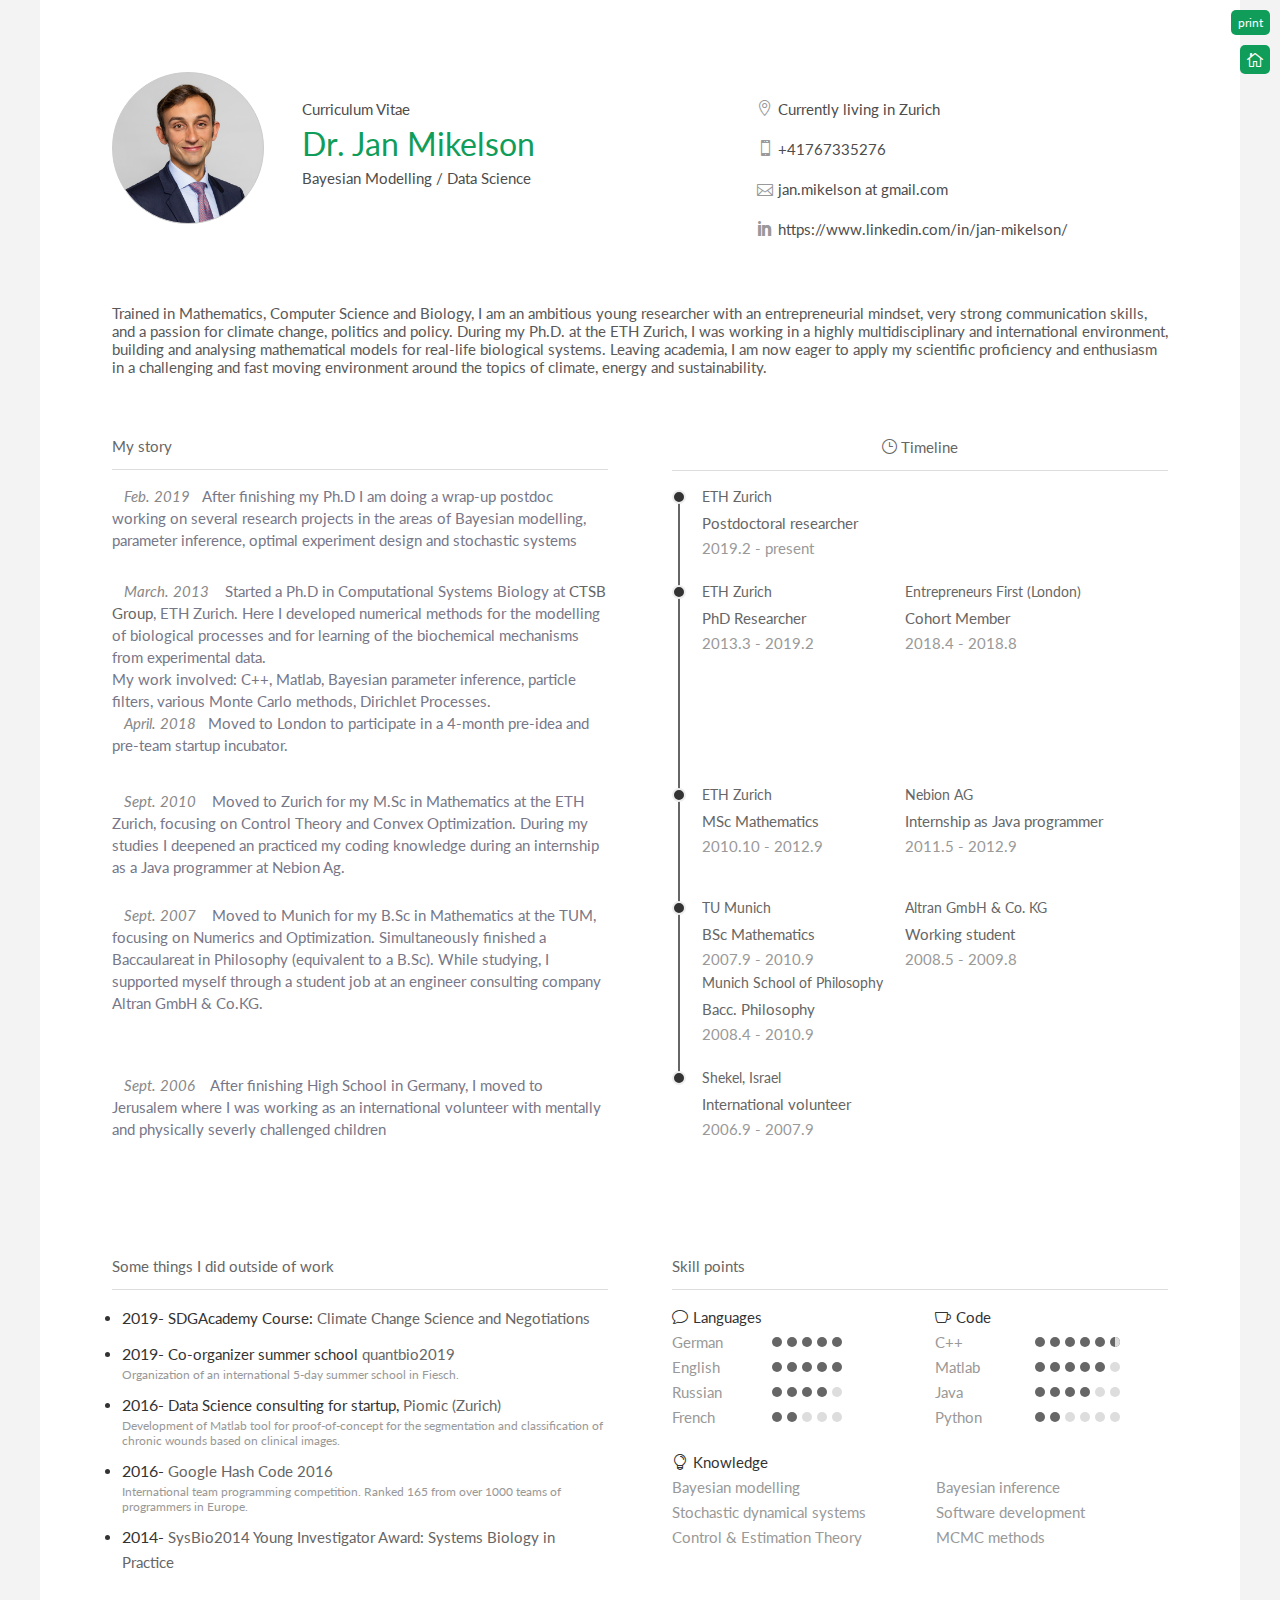
==== commit 75e99acb: "certificate link added" ====
--- a/index.html
+++ b/index.html
@@ -44,7 +44,7 @@
                         <em class=" avatar_pic circle doing">Jan</em>
                     </div>
                     <div class="base">
-                        <p class="desc">Curriculum Vitae</p>
+                        <p >Curriculum Vitae</p>
                         <h2>Dr. Jan Mikelson</h2>
                         <p>Bayesian Modelling / Data Science</p>
                         <span>
@@ -175,7 +175,7 @@
                         <ul style="list-style-type: disc; margin-left: 10px;">
                         <li><!--class="clearfix">-->
                                 <div class="con">
-                                    <h2 ><i aria-hidden="true"><!-- data-icon="&#x5b;">-->2019- </i>SDGAcademy Course: Climate Change Science and Negotiations</h2>
+                                    <h2 ><i aria-hidden="true"><!-- data-icon="&#x5b;">-->2019- </i>SDGAcademy Course: <a href="https://courses.edx.org/certificates/56a7485acf1f4179a93e19c75ce22f0e" class="href">Climate Change Science and Negotiations</a></h2>
                                 </div>
                             </li>
                             <li ><!--class="clearfix">-->
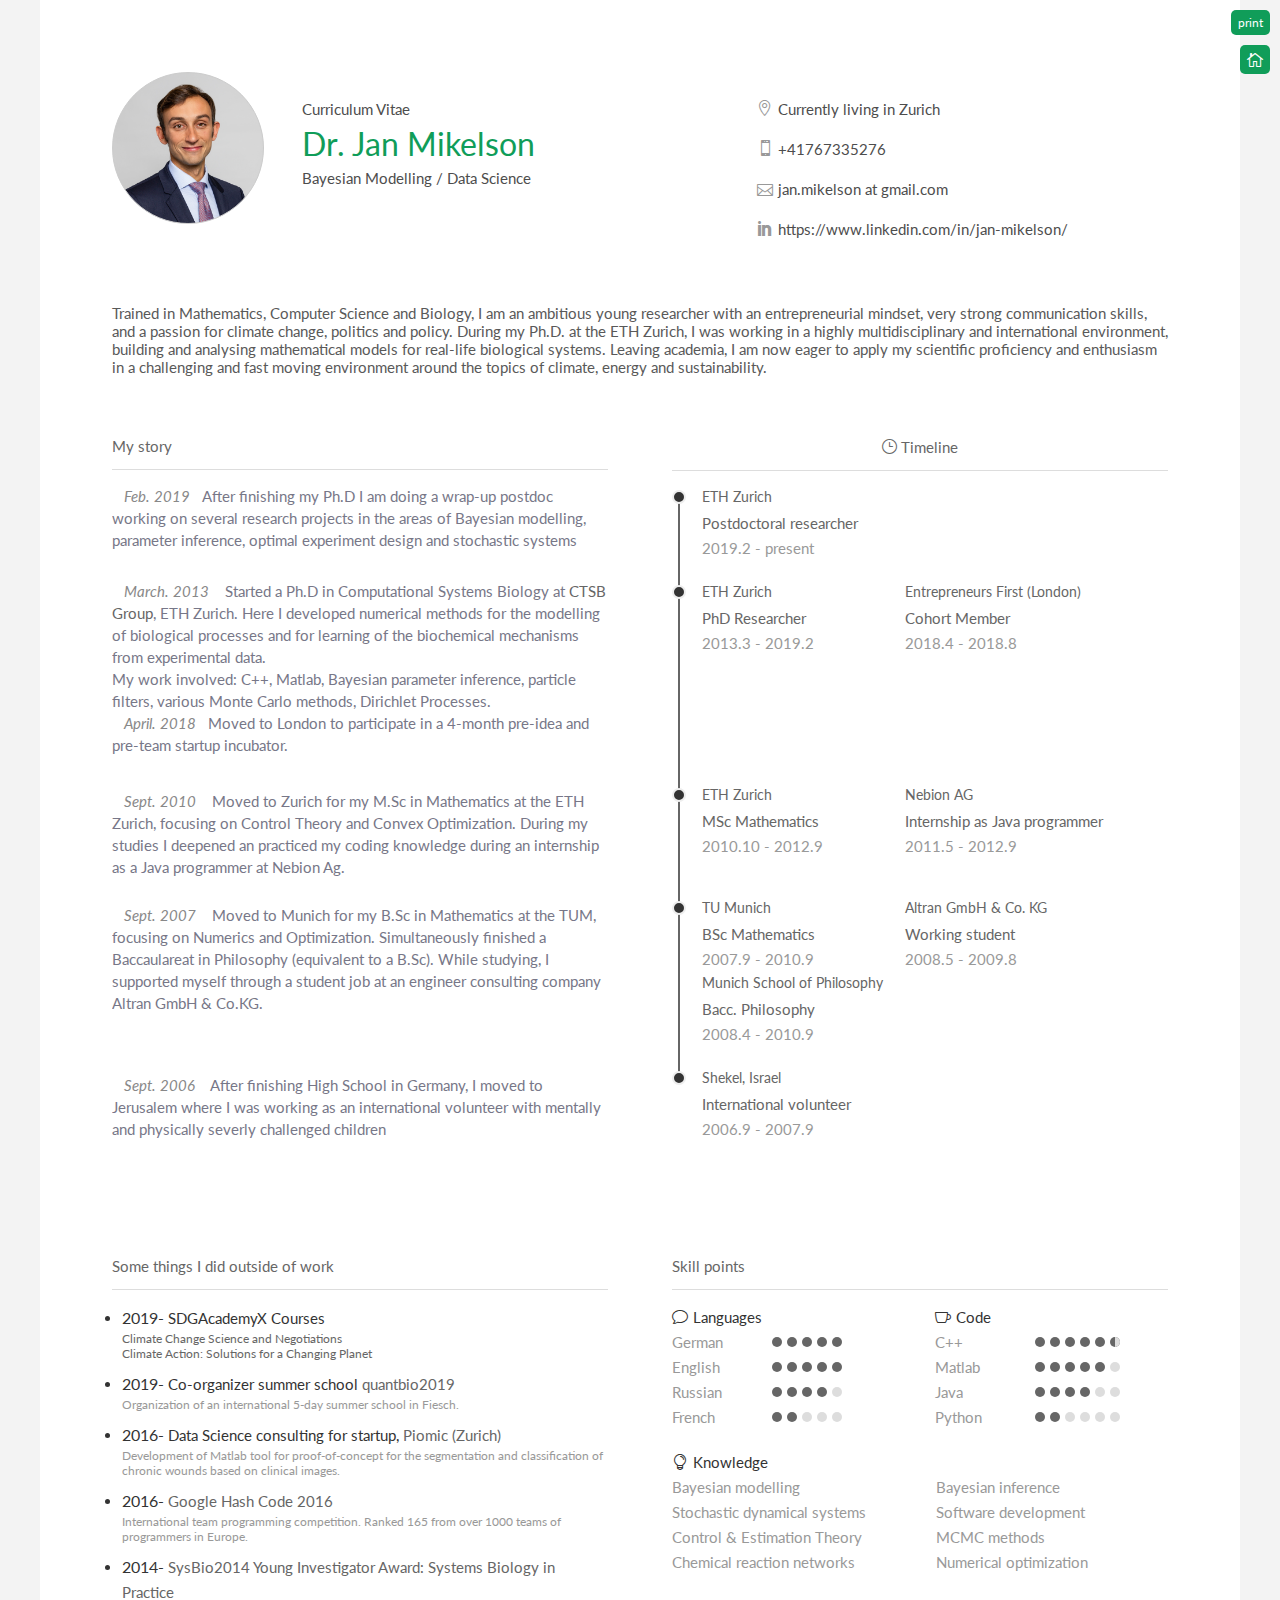
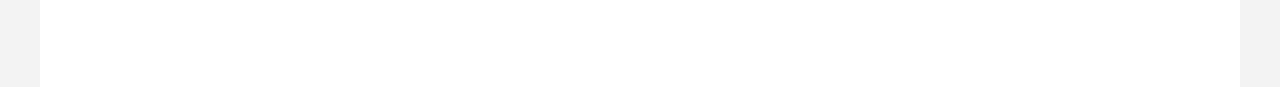
==== commit c2ba3c06: "new certificate added" ====
--- a/index.html
+++ b/index.html
@@ -175,7 +175,10 @@
                         <ul style="list-style-type: disc; margin-left: 10px;">
                         <li><!--class="clearfix">-->
                                 <div class="con">
-                                    <h2 ><i aria-hidden="true"><!-- data-icon="&#x5b;">-->2019- </i>SDGAcademy Course: <a href="https://courses.edx.org/certificates/56a7485acf1f4179a93e19c75ce22f0e" class="href">Climate Change Science and Negotiations</a></h2>
+                                    <h2><i aria-hidden="true"><!-- data-icon="&#x5b;">-->2019- </i>SDGAcademyX Courses</h2>
+                                    <h3 style="color: #999"><a href="https://courses.edx.org/certificates/56a7485acf1f4179a93e19c75ce22f0e" class="href">Climate Change Science and Negotiations</a></h3>
+                                    <h3 style="color: #999"><a href="https://courses.edx.org/certificates/076ad5d65a2340cc8a91f22905d33017" class="href">Climate Action: Solutions for a Changing Planet</a></h3>
+                            
                                 </div>
                             </li>
                             <li ><!--class="clearfix">-->
@@ -331,6 +334,8 @@
                                 <dt>Software development</dt>
                                 <dt>Control &amp; Estimation Theory</dt>
                                 <dt>MCMC methods</dt>
+                                <dt>Chemical reaction networks</dt>
+                                <dt>Numerical optimization</dt>
                             </dl>
                         </div><!--end of knowledge block -->
                     </div> <!-- end of right skill-->
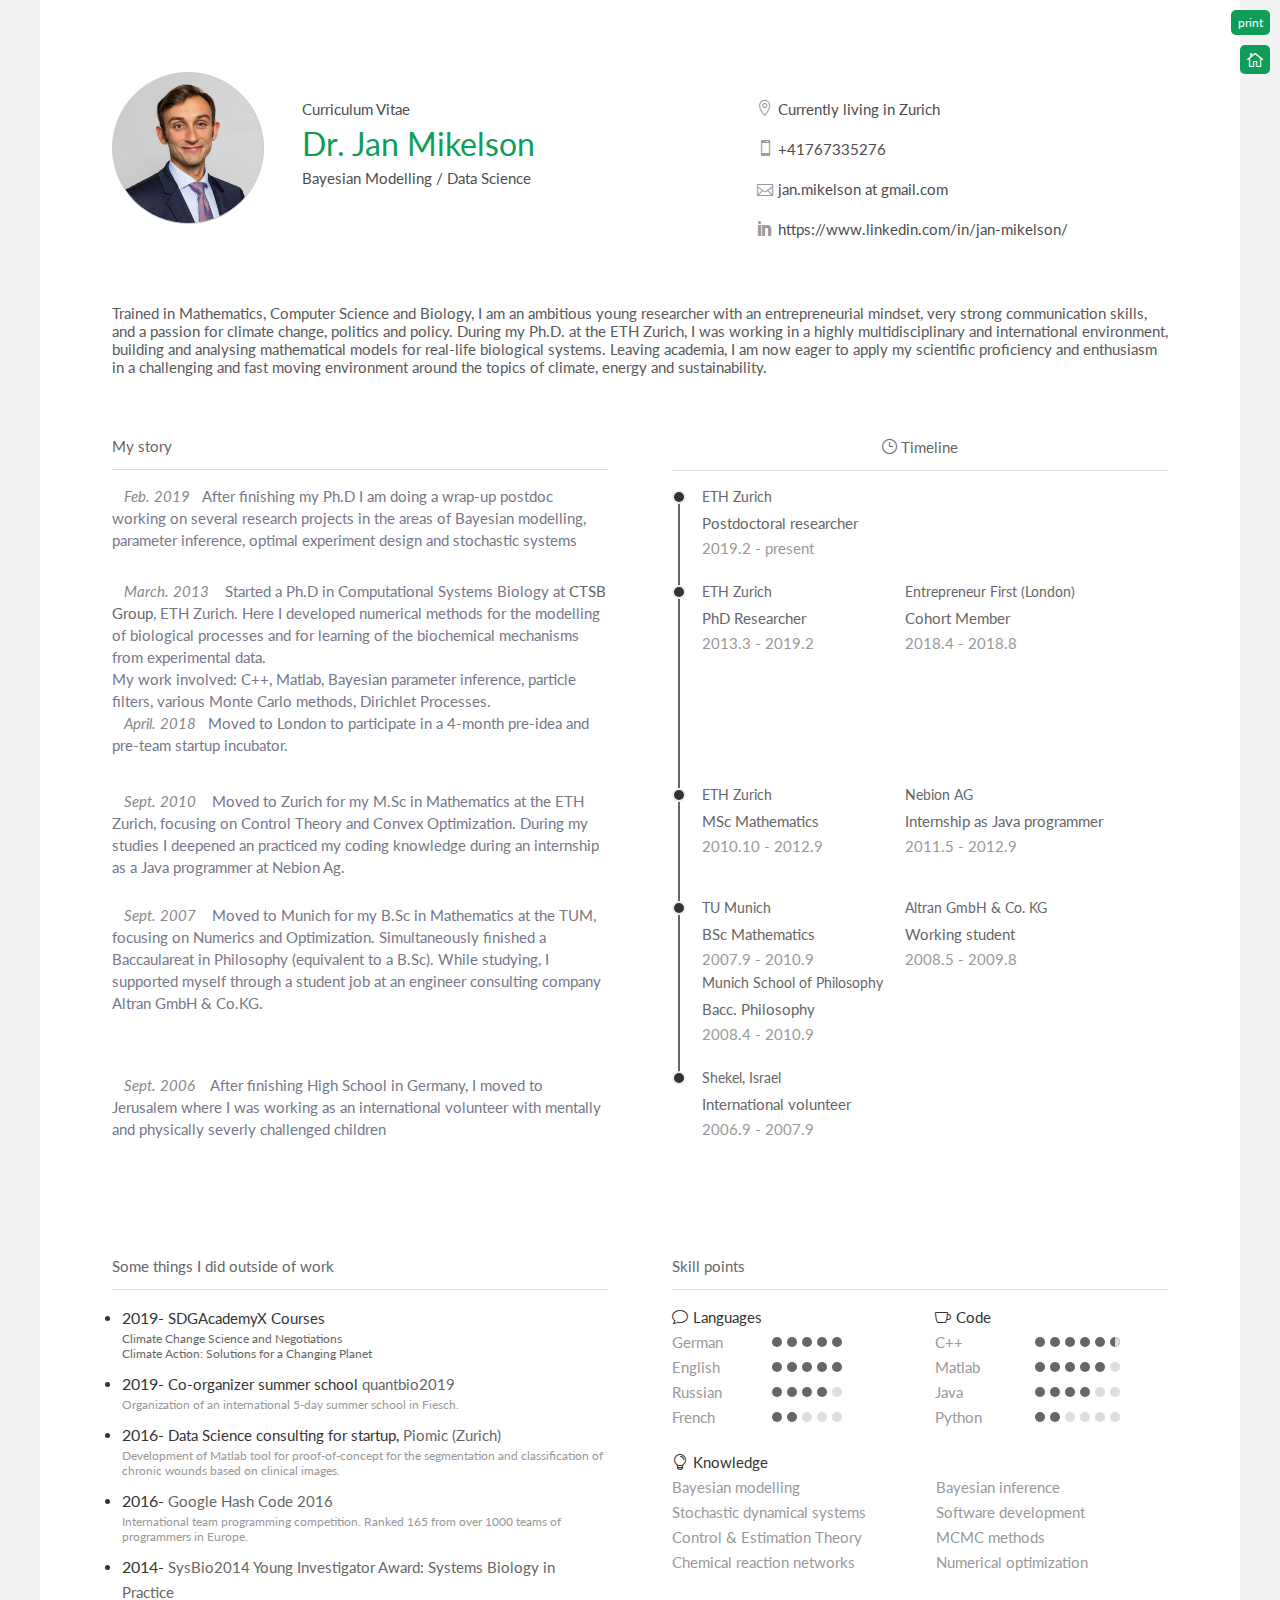
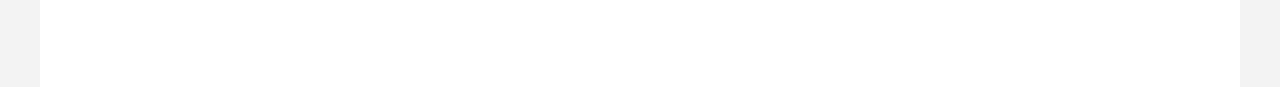
==== commit 9347fc21: "minor typo changed" ====
--- a/index.html
+++ b/index.html
@@ -100,7 +100,7 @@
                                     </div>
                                 </div>
                                 <div class="con">
-                                    <h3><a href="https://www.joinef.com/" class="href">Entrepreneurs First (London)</a></h3>
+                                    <h3><a href="https://www.joinef.com/" class="href">Entrepreneur First (London)</a></h3>
                                     <p>Cohort Member</p>
                                     <p class="desc">2018.4 - 2018.8</p>
                                     <br>
--- a/css/responsive.css
+++ b/css/responsive.css
@@ -7,6 +7,7 @@
 	.info_left,.info_right {width: 47%; }
 	.info_left2 { float: left; margin: 0; width: 47%; }
 	.base { width: calc(100% - 190px); width: -moz-calc(100% - 190px); width: -webkit-calc(100% - 190px); }
+	/*.base { width: calc(100% ); width: -moz-calc(100%); width: -webkit-calc(100% ); }*/
 	.base span { position: absolute; right: 100px; top: 27px; }
 	.info_timeline dl dt { width: 200px; }
 	.info_timeline dl dd { width: calc(100% - 200px); width: -moz-calc(100% - 200px); width: -webkit-calc(100% - 200px); }
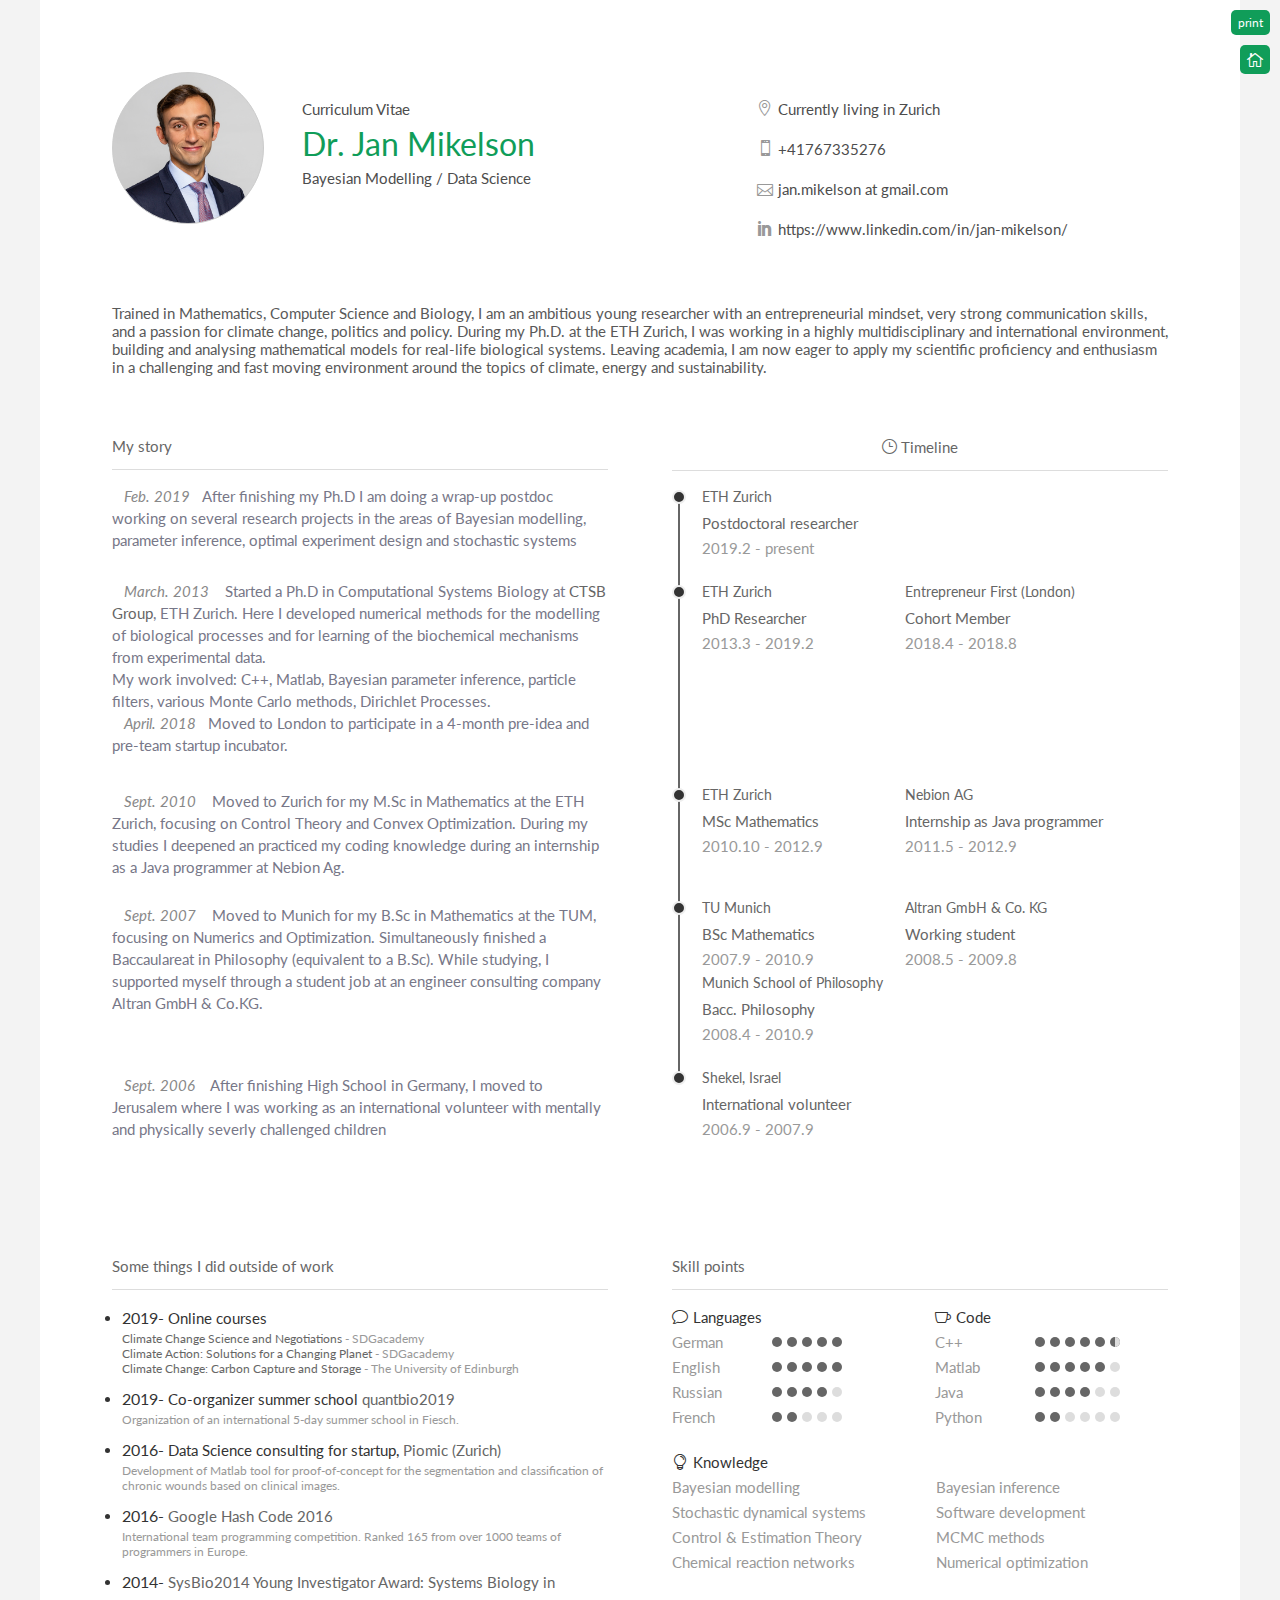
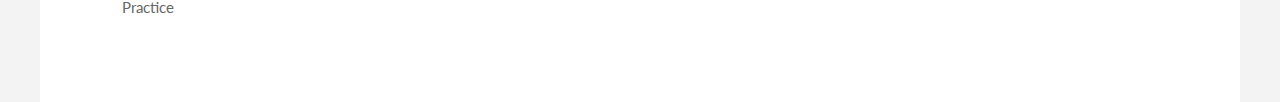
==== commit a380ae34: "updated MOOC" ====
--- a/index.html
+++ b/index.html
@@ -175,9 +175,10 @@
                         <ul style="list-style-type: disc; margin-left: 10px;">
                         <li><!--class="clearfix">-->
                                 <div class="con">
-                                    <h2><i aria-hidden="true"><!-- data-icon="&#x5b;">-->2019- </i>SDGAcademyX Courses</h2>
-                                    <h3 style="color: #999"><a href="https://courses.edx.org/certificates/56a7485acf1f4179a93e19c75ce22f0e" class="href">Climate Change Science and Negotiations</a></h3>
-                                    <h3 style="color: #999"><a href="https://courses.edx.org/certificates/076ad5d65a2340cc8a91f22905d33017" class="href">Climate Action: Solutions for a Changing Planet</a></h3>
+                                    <h2><i aria-hidden="true"><!-- data-icon="&#x5b;">-->2019- </i>Online courses</h2>
+                                    <h3 style="color: #999"><a href="https://courses.edx.org/certificates/56a7485acf1f4179a93e19c75ce22f0e" class="href">Climate Change Science and Negotiations</a> - SDGacademy </h3>
+                                    <h3 style="color: #999"><a href="https://courses.edx.org/certificates/076ad5d65a2340cc8a91f22905d33017" class="href">Climate Action: Solutions for a Changing Planet</a> - SDGacademy</h3>
+                                    <h3 style="color: #999"><a href="https://courses.edx.org/certificates/be36538ad69d461bad5b00a3165152b5" class="href">Climate Change: Carbon Capture and Storage</a> - The University of Edinburgh</h3>
                             
                                 </div>
                             </li>
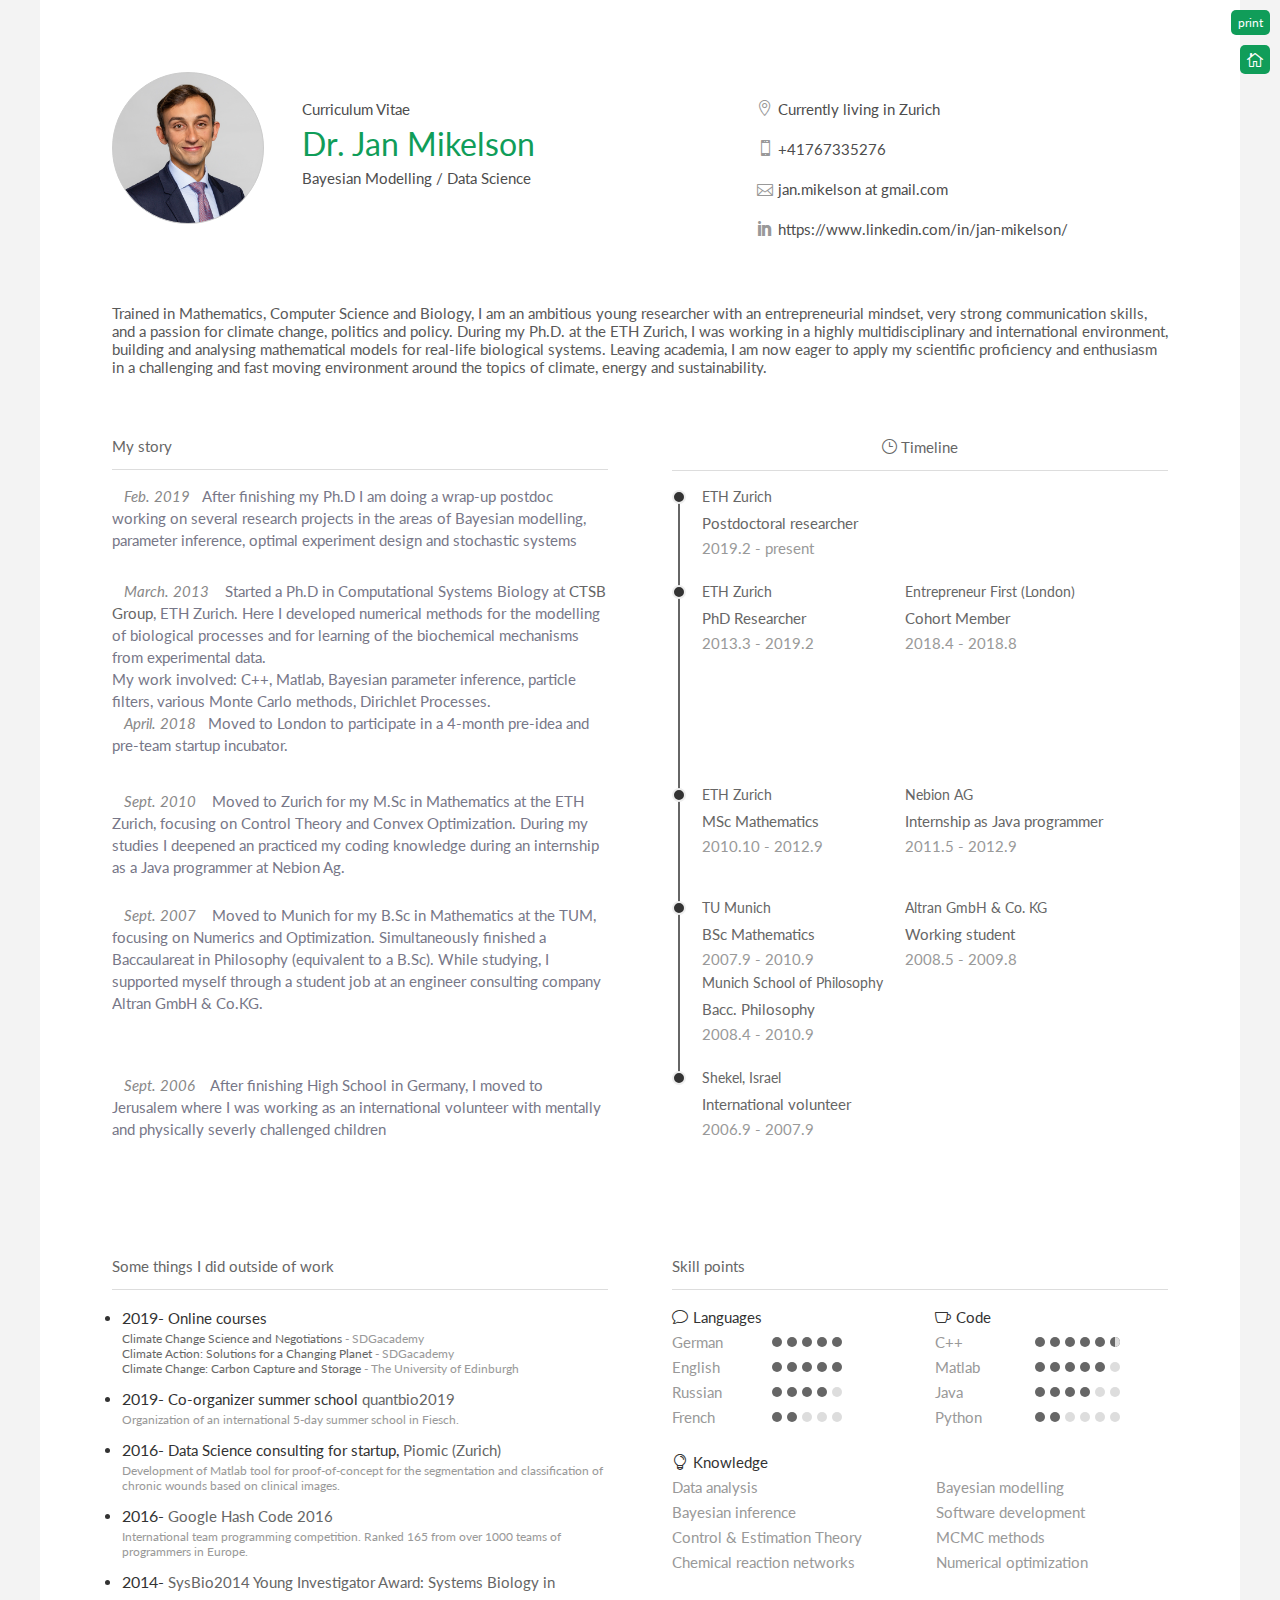
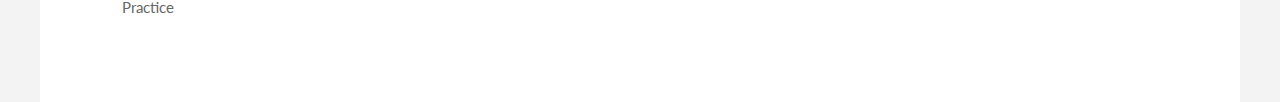
==== commit 3083443a: "minor modification" ====
--- a/index.html
+++ b/index.html
@@ -329,9 +329,10 @@
                                 <dd></dd>
                             </dl>
                             <dl class="clearfix">
+                                <dt>Data analysis</dt>
                                 <dt>Bayesian modelling</dt>
                                 <dt>Bayesian inference</dt>
-                                <dt>Stochastic dynamical systems</dt>
+                                <!--<dt>Stochastic dynamical systems</dt>-->
                                 <dt>Software development</dt>
                                 <dt>Control &amp; Estimation Theory</dt>
                                 <dt>MCMC methods</dt>
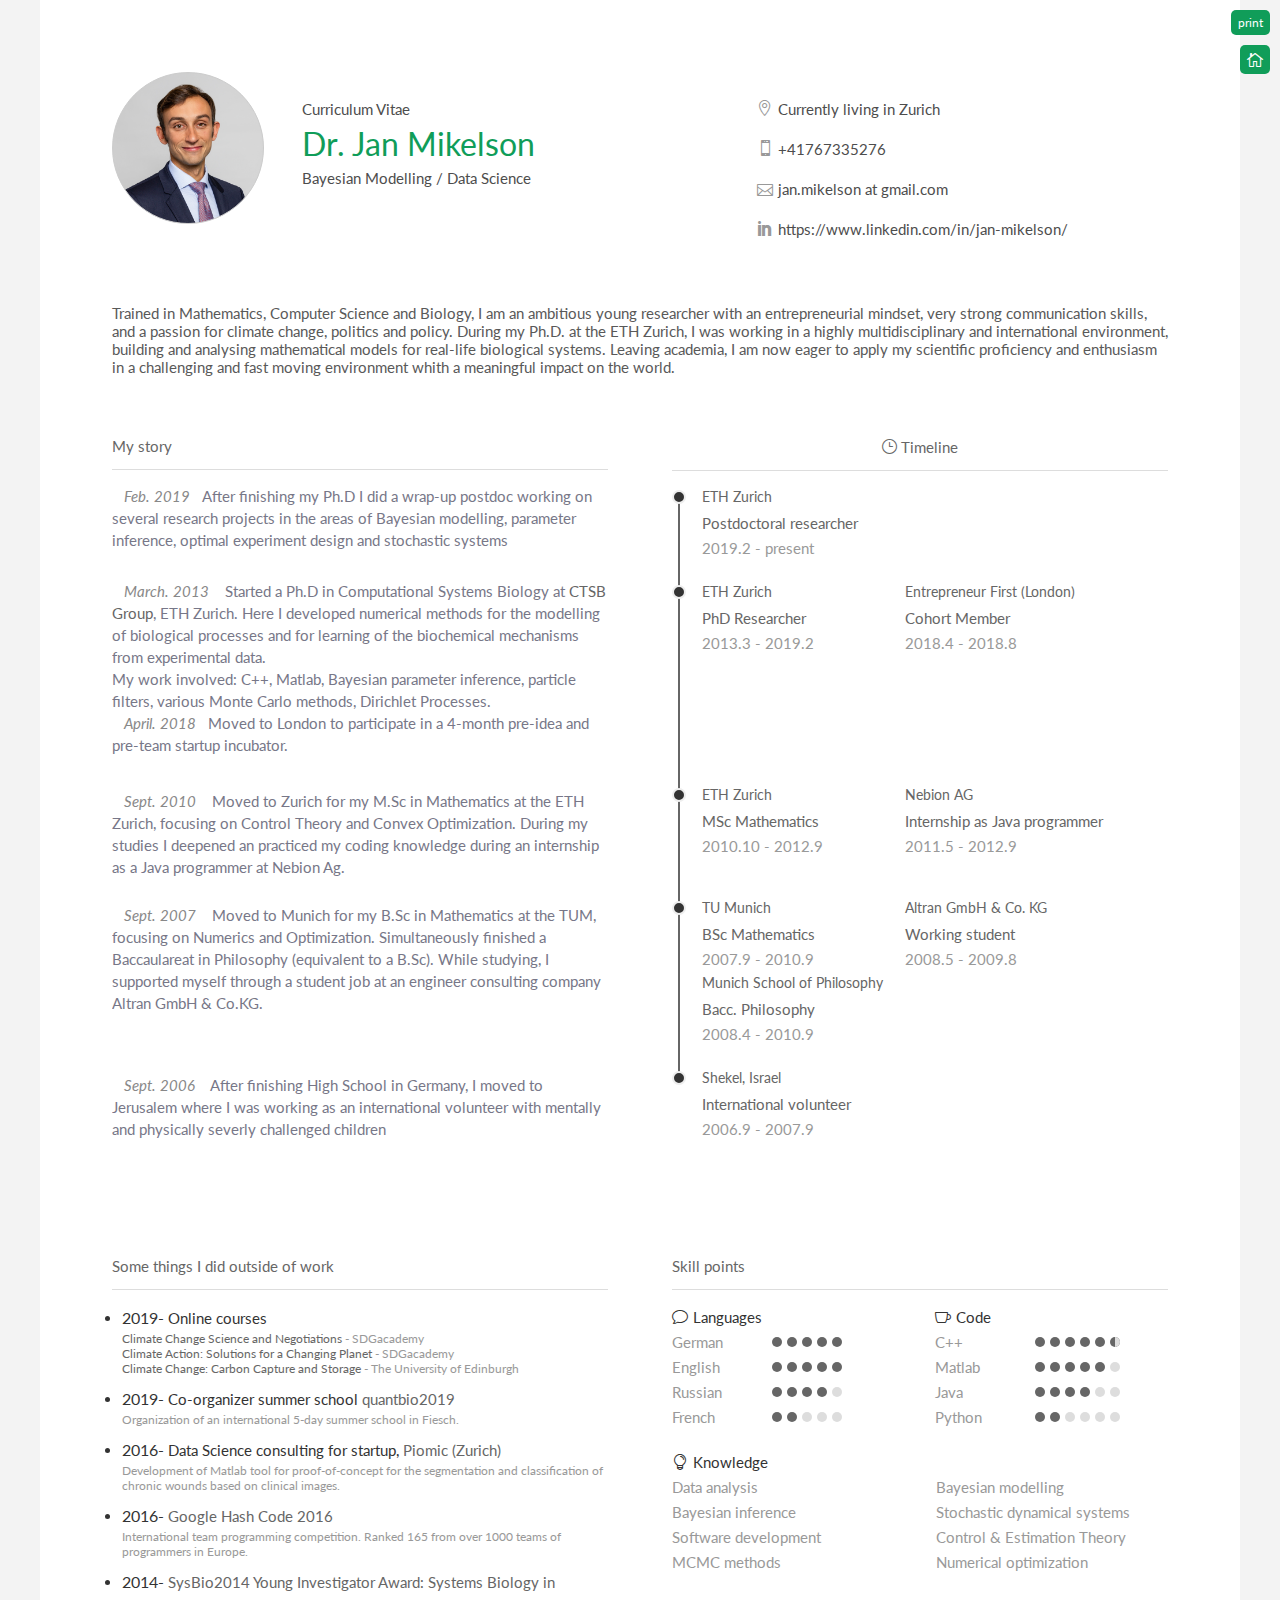
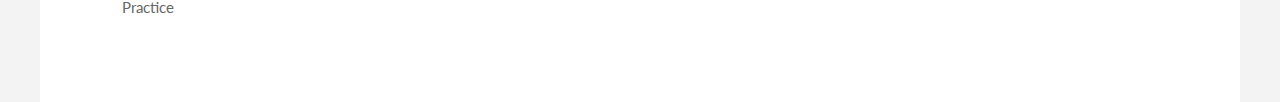
==== commit 66ff2d97: "minor modifications" ====
--- a/index.html
+++ b/index.html
@@ -56,7 +56,7 @@
                     </div>
                 </div><!-- end header -->
 
-                <p class="base_desc" style="height:80px">Trained in Mathematics, Computer Science and Biology, I am an ambitious young researcher with an entrepreneurial mindset, very strong communication skills, and a passion for climate change, politics and policy. During my Ph.D. at the ETH Zurich, I was working in a highly multidisciplinary and international environment, building and analysing mathematical models for real-life biological systems. Leaving academia, I am now eager to apply my scientific proficiency and enthusiasm in a challenging and fast moving environment around the topics of climate, energy and sustainability. </p>
+                <p class="base_desc" style="height:80px">Trained in Mathematics, Computer Science and Biology, I am an ambitious young researcher with an entrepreneurial mindset, very strong communication skills, and a passion for climate change, politics and policy. During my Ph.D. at the ETH Zurich, I was working in a highly multidisciplinary and international environment, building and analysing mathematical models for real-life biological systems. Leaving academia, I am now eager to apply my scientific proficiency and enthusiasm in a challenging and fast moving environment whith a meaningful impact on the world.</p>
 
                 <!-- first info block -->
                 <div class="information clearfix" style="height: 820px; display: block;">
@@ -64,7 +64,7 @@
                     <div class="info_area info_left info_content"  style="height:100%">
                         <h4>My story</h4>
                         <!-- s1~s5  -->
-                        <p  class="desc s5"><em class="count">Feb. 2019</em>After finishing my Ph.D I am doing a wrap-up postdoc working on several research projects in the areas of Bayesian modelling, parameter inference, optimal experiment design and stochastic systems</p>
+                        <p  class="desc s5"><em class="count">Feb. 2019</em>After finishing my Ph.D I did a wrap-up postdoc working on several research projects in the areas of Bayesian modelling, parameter inference, optimal experiment design and stochastic systems</p>
                         <p class="desc s4"><em class="count">March. 2013</em>
                             Started a Ph.D in Computational Systems Biology at <a href="https://bsse.ethz.ch/ctsb" class="href">CTSB Group</a>, ETH Zurich. Here I developed numerical methods for the modelling of biological processes and for learning of the biochemical mechanisms from experimental data. <br>My work involved: C++, Matlab, Bayesian parameter inference, particle filters, various Monte Carlo methods, Dirichlet Processes.<br><em class="count">April. 2018</em>Moved to London to participate in a 4-month pre-idea and pre-team startup incubator.
                         </p>
@@ -332,11 +332,11 @@
                                 <dt>Data analysis</dt>
                                 <dt>Bayesian modelling</dt>
                                 <dt>Bayesian inference</dt>
-                                <!--<dt>Stochastic dynamical systems</dt>-->
+                                <dt>Stochastic dynamical systems</dt>
                                 <dt>Software development</dt>
                                 <dt>Control &amp; Estimation Theory</dt>
                                 <dt>MCMC methods</dt>
-                                <dt>Chemical reaction networks</dt>
+                                <!--<dt>Chemical reaction networks</dt>-->
                                 <dt>Numerical optimization</dt>
                             </dl>
                         </div><!--end of knowledge block -->
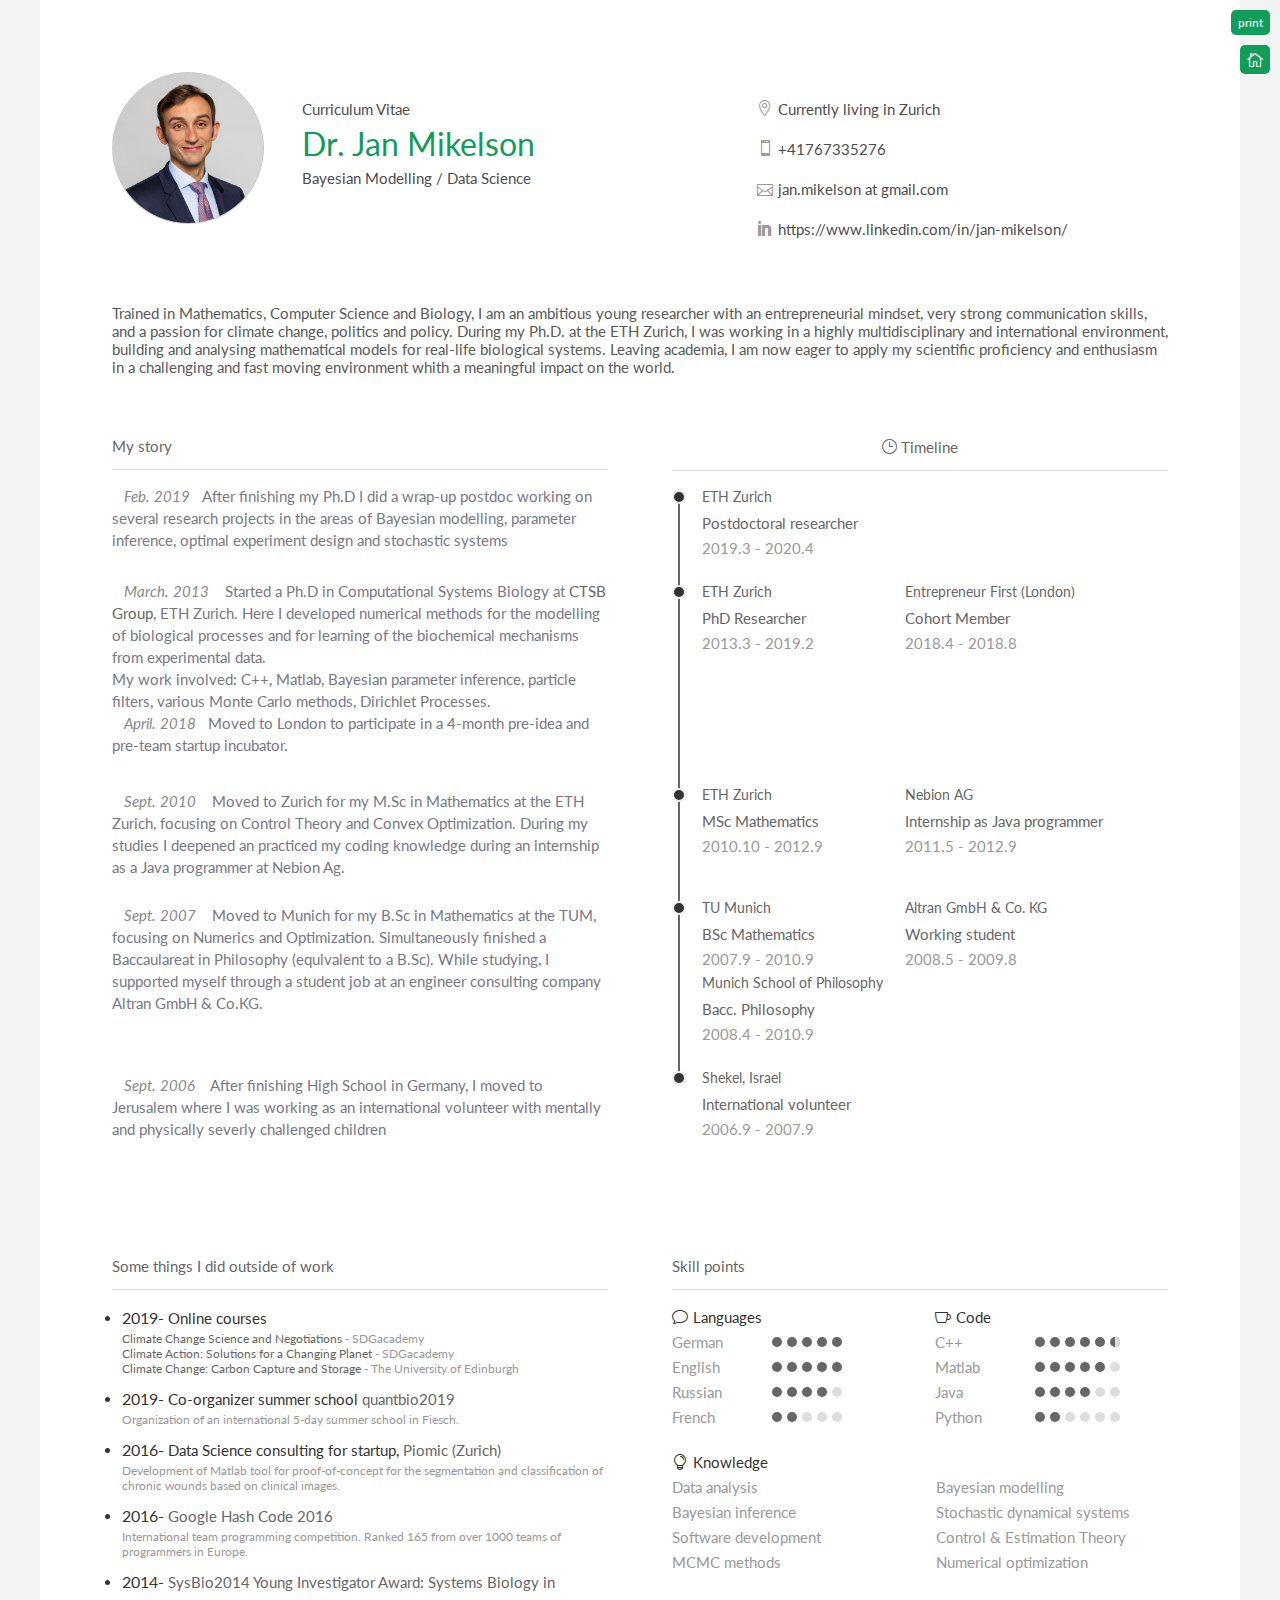
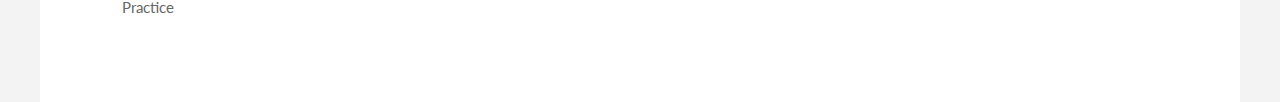
==== commit 67c0bee9: "minor modifications" ====
--- a/index.html
+++ b/index.html
@@ -85,7 +85,7 @@
                                 <div class="con">
                                     <h3><a href="https://bsse.ethz.ch" class="href">ETH Zurich</a></h3>
                                     <p>Postdoctoral researcher</p>
-                                    <p class="desc">2019.2 - present</p>
+                                    <p class="desc">2019.3 - 2020.4</p>
                                 </div>
                             </li>
                             <li class="clearfix left_button" id="s4">
